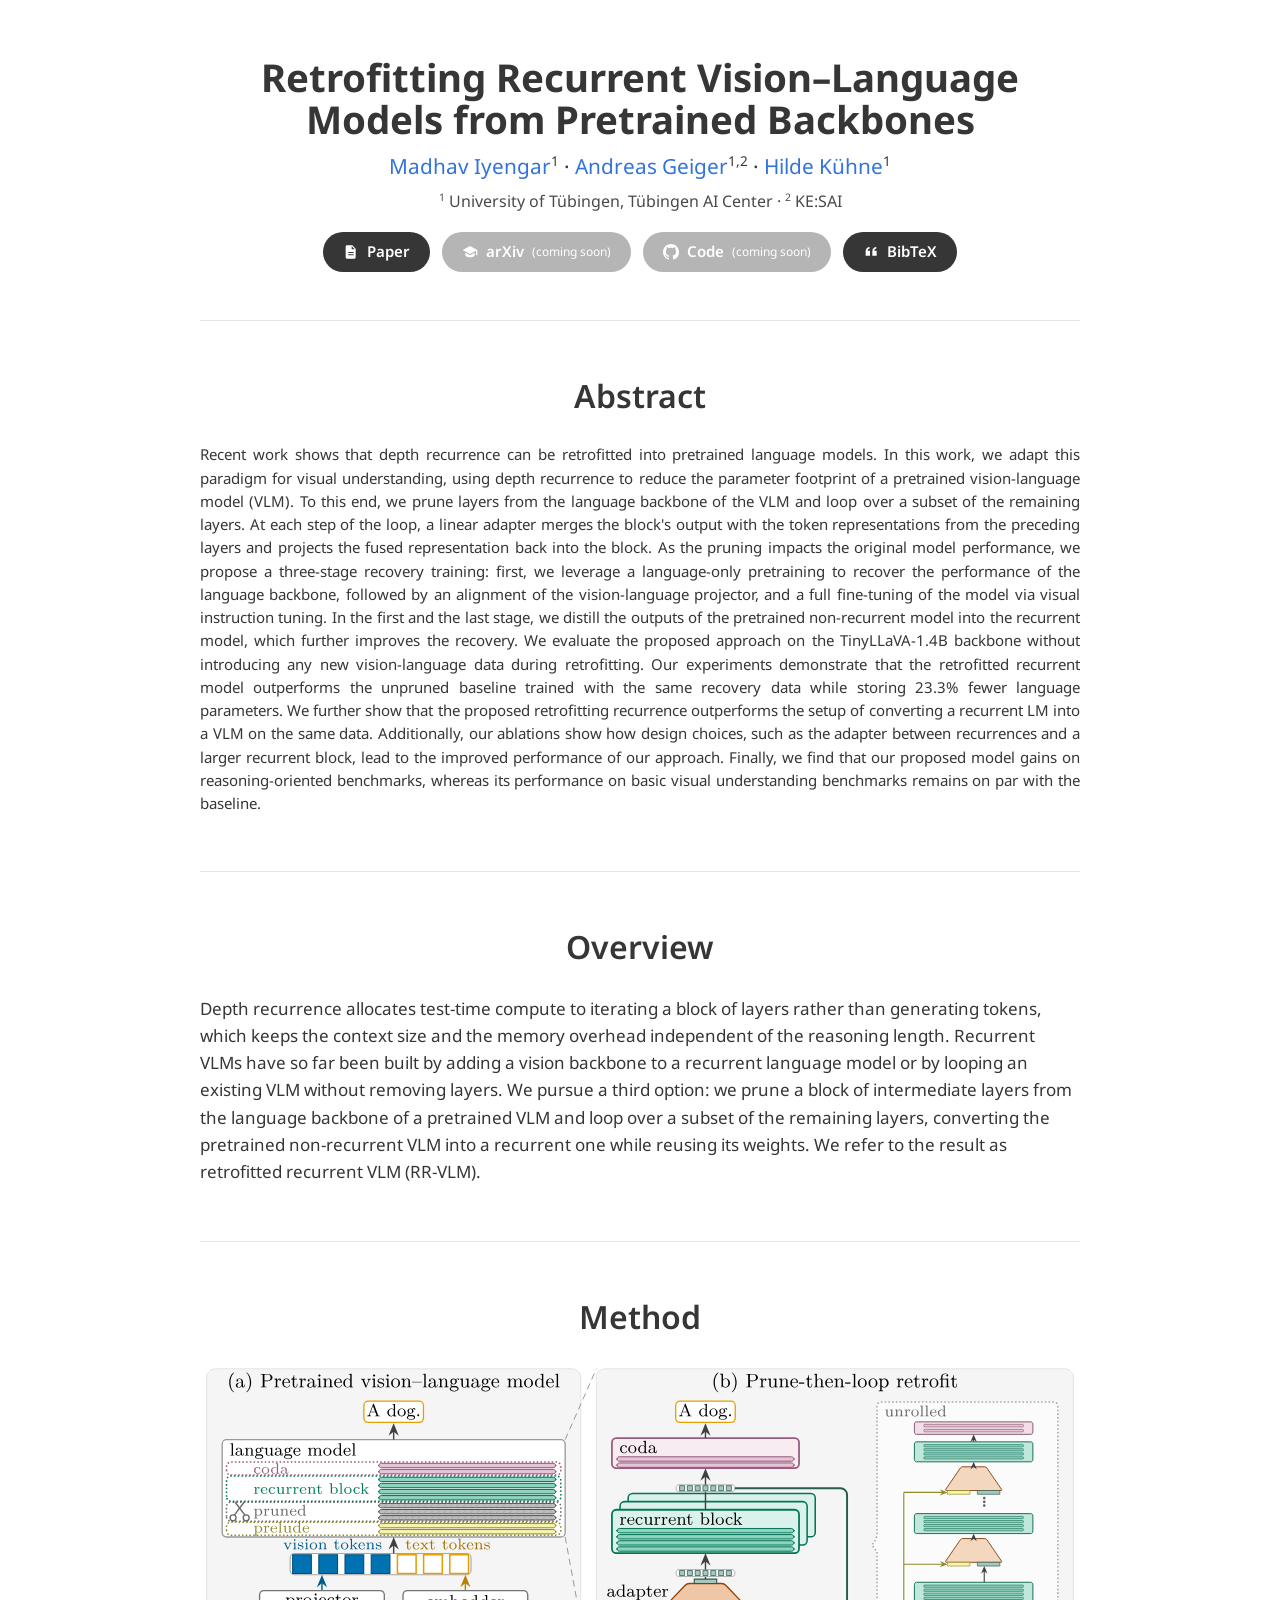
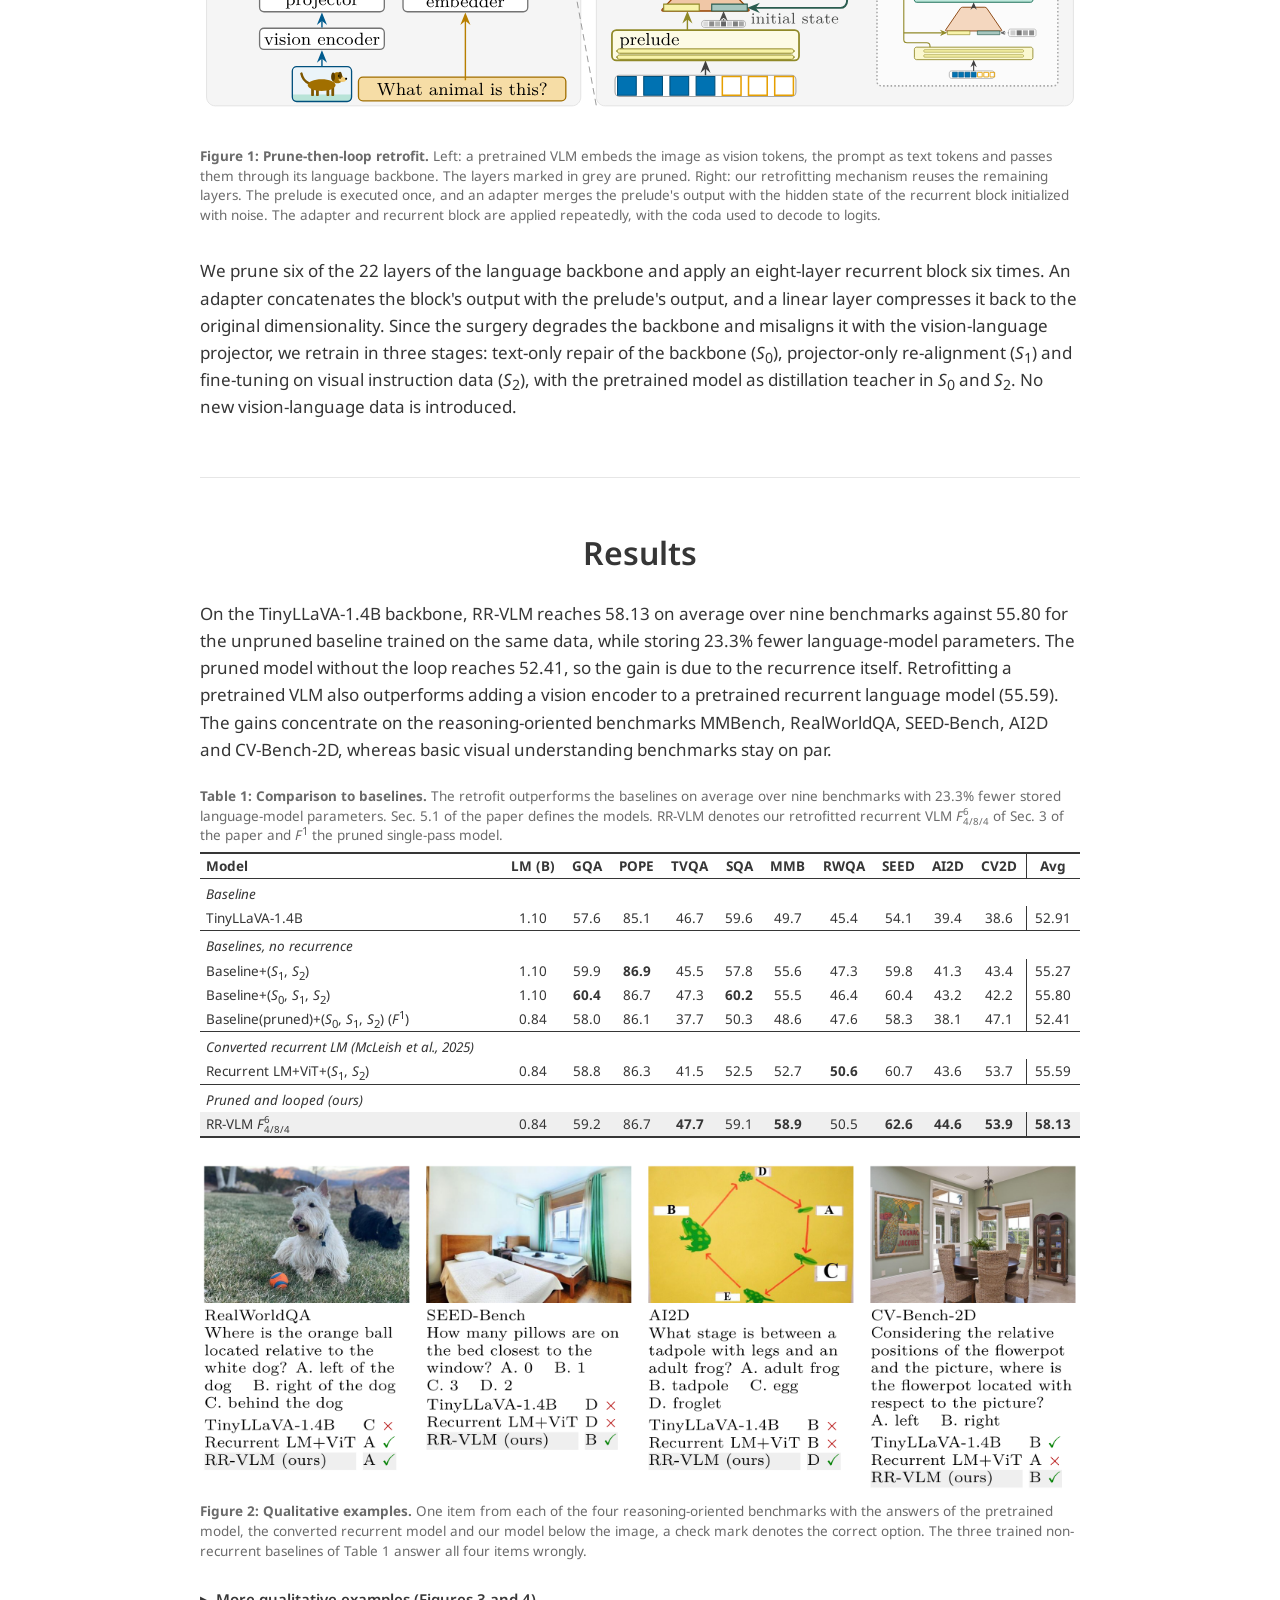
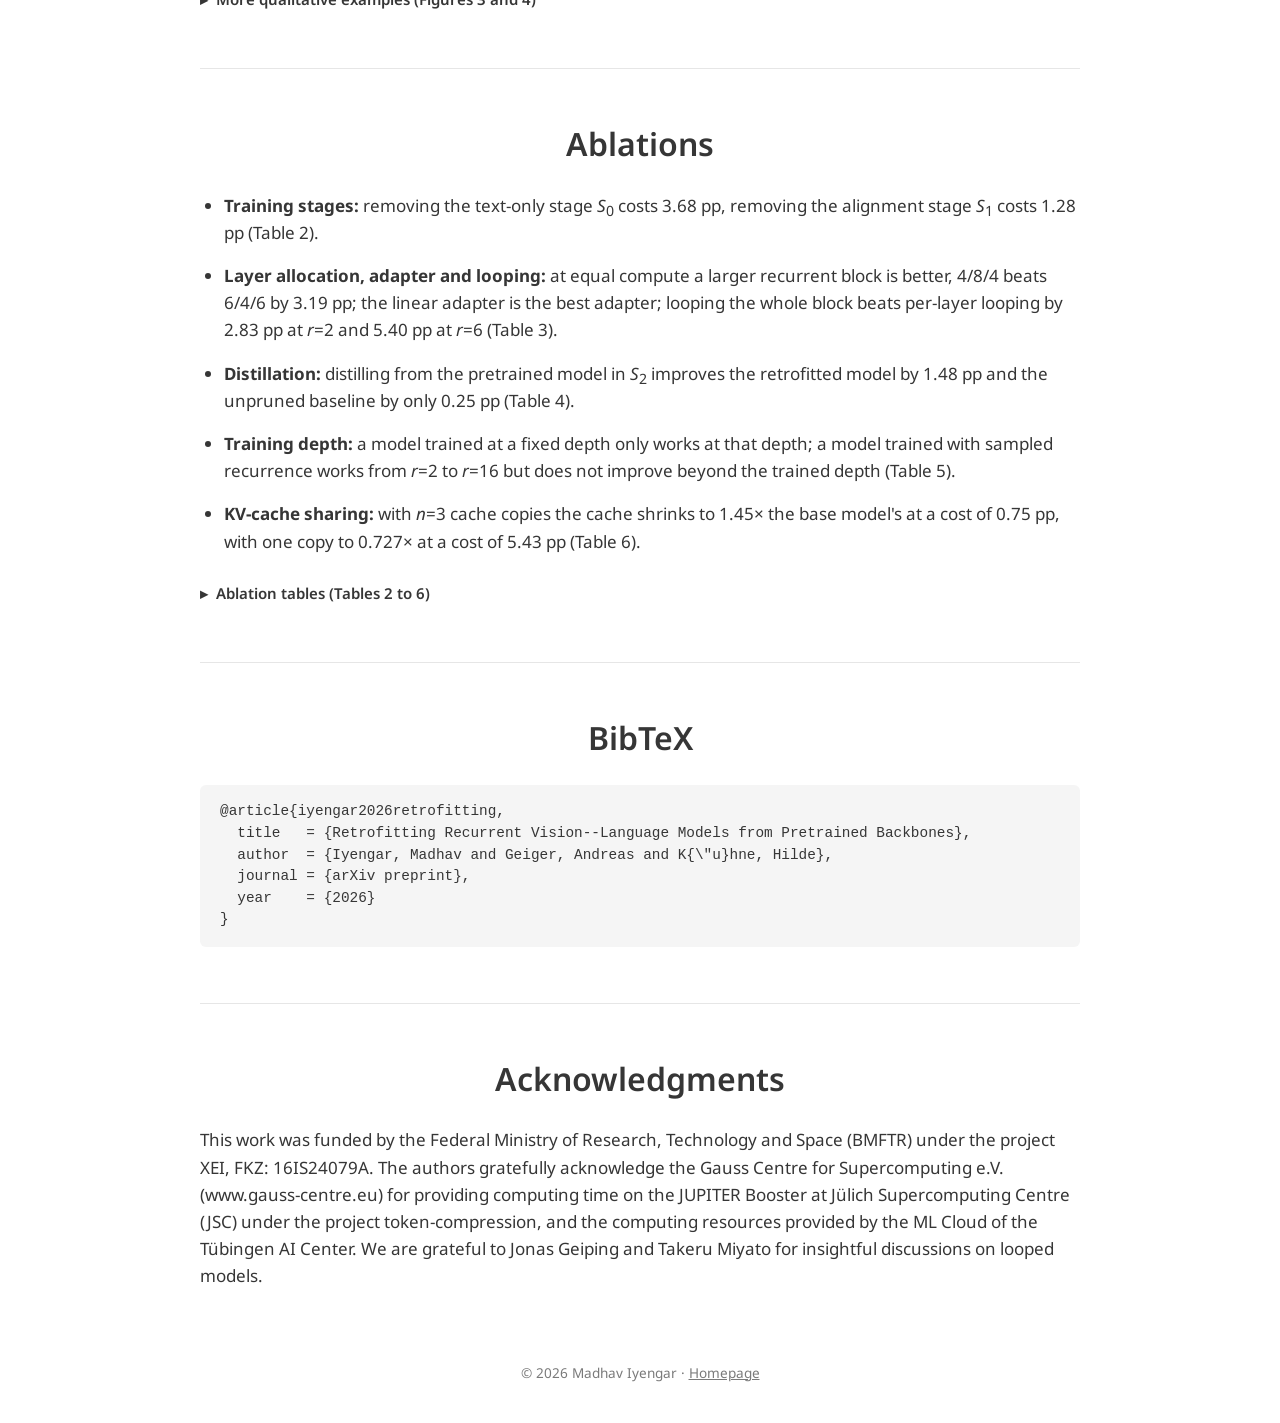
==== recurrent-vlms/index.html @ e00c79fe "Personal academic website" ====
<!DOCTYPE html>
<html lang="en">
<head>
  <meta charset="utf-8">
  <meta name="viewport" content="width=device-width, initial-scale=1">
  <title>Retrofitting Recurrent Vision–Language Models from Pretrained Backbones</title>
  <meta name="description" content="The retrofitted model outperforms the unpruned baseline while storing 23.3% fewer language-model parameters.">
  <meta name="author" content="Madhav Iyengar, Andreas Geiger, Hilde Kühne">
  <meta name="theme-color" content="#ffffff">
  <link rel="canonical" href="https://madhavesdios.github.io/recurrent-vlms/">
  <meta property="og:type" content="article">
  <meta property="og:title" content="Retrofitting Recurrent Vision–Language Models from Pretrained Backbones">
  <meta property="og:description" content="The retrofitted model outperforms the unpruned baseline while storing 23.3% fewer language-model parameters.">
  <meta property="og:url" content="https://madhavesdios.github.io/recurrent-vlms/">
  <meta property="og:image" content="https://madhavesdios.github.io/recurrent-vlms/fig1_overview.png">
  <meta property="og:image:width" content="1667">
  <meta property="og:image:height" content="706">
  <meta name="twitter:card" content="summary_large_image">
  <meta name="twitter:image" content="https://madhavesdios.github.io/recurrent-vlms/fig1_overview.png">
  <link rel="icon" href="../assets/favicon.svg" type="image/svg+xml">
  <link rel="icon" href="../assets/favicon-32.png" type="image/png" sizes="32x32">
  <link rel="icon" href="../assets/favicon-16.png" type="image/png" sizes="16x16">
  <link rel="apple-touch-icon" href="../assets/apple-touch-icon.png">
  <link rel="manifest" href="../assets/site.webmanifest">

  <link rel="preconnect" href="https://fonts.googleapis.com">
  <link rel="preconnect" href="https://fonts.gstatic.com" crossorigin>
  <link href="https://fonts.googleapis.com/css2?family=Noto+Sans:ital,wght@0,400;0,600;0,700;1,400&display=swap" rel="stylesheet">
  <link rel="stylesheet" href="style.css">
</head>
<body>
  <main id="top">
    <header class="paper-head">
      <h1>Retrofitting Recurrent Vision&ndash;Language Models from Pretrained Backbones</h1>
      <p class="paper-authors"><a href="https://madhavesdios.github.io/">Madhav Iyengar</a><sup>1</sup> &middot; <a href="https://www.cvlibs.net/">Andreas Geiger</a><sup>1,2</sup> &middot; <a href="https://hildekuehne.github.io/">Hilde Kühne</a><sup>1</sup></p>
      <p class="paper-affil"><sup>1</sup> University of Tübingen, Tübingen AI Center &middot; <sup>2</sup> KE:SAI</p>
      <ul class="buttons" aria-label="Links">
        <li><a class="btn" href="iyengar2026retrofitting.pdf"><svg viewBox="0 0 24 24" aria-hidden="true"><path d="M6 2h8l5 5v13a2 2 0 0 1-2 2H6a2 2 0 0 1-2-2V4a2 2 0 0 1 2-2zm7 1.5V8h4.5L13 3.5zM8 12v1.6h8V12H8zm0 3.4V17h8v-1.6H8z"/></svg>Paper</a></li>
        <li><span class="btn btn-off" role="link" aria-disabled="true"><svg viewBox="0 0 24 24" aria-hidden="true"><path d="M12 3 1 9l11 6 9-4.9V17h2V9L12 3zM5 13.2v3.6c0 1.7 3.1 3.2 7 3.2s7-1.5 7-3.2v-3.6l-7 3.8-7-3.8z"/></svg>arXiv <small>(coming soon)</small></span></li>
        <li><span class="btn btn-off" role="link" aria-disabled="true"><svg viewBox="0 0 16 16" aria-hidden="true"><path d="M8 0C3.58 0 0 3.58 0 8c0 3.54 2.29 6.53 5.47 7.59.4.07.55-.17.55-.38 0-.19-.01-.82-.01-1.49-2.01.37-2.53-.49-2.69-.94-.09-.23-.48-.94-.82-1.13-.28-.15-.68-.52-.01-.53.63-.01 1.08.58 1.23.82.72 1.21 1.87.87 2.33.66.07-.52.28-.87.51-1.07-1.78-.2-3.64-.89-3.64-3.95 0-.87.31-1.59.82-2.15-.08-.2-.36-1.02.08-2.12 0 0 .67-.21 2.2.82.64-.18 1.32-.27 2-.27.68 0 1.36.09 2 .27 1.53-1.04 2.2-.82 2.2-.82.44 1.1.16 1.92.08 2.12.51.56.82 1.27.82 2.15 0 3.07-1.87 3.75-3.65 3.95.29.25.54.73.54 1.48 0 1.07-.01 1.93-.01 2.2 0 .21.15.46.55.38A8.01 8.01 0 0 0 16 8c0-4.42-3.58-8-8-8z"/></svg>Code <small>(coming soon)</small></span></li>
        <li><a class="btn" href="#bibtex-sec"><svg viewBox="0 0 24 24" aria-hidden="true"><path d="M4 17.5V11c0-4 2.5-6.3 6-6.5v2.3C8.2 7 7 8.2 7 10h3.5v7.5H4zm10 0V11c0-4 2.5-6.3 6-6.5v2.3C18.2 7 17 8.2 17 10h3.5v7.5H14z"/></svg>BibTeX</a></li>
      </ul>
    </header>

    <section id="abstract" class="abstract">
      <h2>Abstract</h2>
      <p>Recent work shows that depth recurrence can be retrofitted into pretrained language models. In this work, we adapt this paradigm for visual understanding, using depth recurrence to reduce the parameter footprint of a pretrained vision-language model (VLM). To this end, we prune layers from the language backbone of the VLM and loop over a subset of the remaining layers. At each step of the loop, a linear adapter merges the block's output with the token representations from the preceding layers and projects the fused representation back into the block. As the pruning impacts the original model performance, we propose a three-stage recovery training: first, we leverage a language-only pretraining to recover the performance of the language backbone, followed by an alignment of the vision-language projector, and a full fine-tuning of the model via visual instruction tuning. In the first and the last stage, we distill the outputs of the pretrained non-recurrent model into the recurrent model, which further improves the recovery. We evaluate the proposed approach on the TinyLLaVA-1.4B backbone without introducing any new vision-language data during retrofitting. Our experiments demonstrate that the retrofitted recurrent model outperforms the unpruned baseline trained with the same recovery data while storing 23.3% fewer language parameters. We further show that the proposed retrofitting recurrence outperforms the setup of converting a recurrent LM into a VLM on the same data. Additionally, our ablations show how design choices, such as the adapter between recurrences and a larger recurrent block, lead to the improved performance of our approach. Finally, we find that our proposed model gains on reasoning-oriented benchmarks, whereas its performance on basic visual understanding benchmarks remains on par with the baseline.</p>
    </section>

    <section id="overview">
      <h2>Overview</h2>
      <p>Depth recurrence allocates test-time compute to iterating a block of layers rather than generating tokens, which keeps the context size and the memory overhead independent of the reasoning length. Recurrent VLMs have so far been built by adding a vision backbone to a recurrent language model or by looping an existing VLM without removing layers. We pursue a third option: we prune a block of intermediate layers from the language backbone of a pretrained VLM and loop over a subset of the remaining layers, converting the pretrained non-recurrent VLM into a recurrent one while reusing its weights. We refer to the result as retrofitted recurrent VLM (RR-VLM).</p>
    </section>

    <section id="method">
      <h2>Method</h2>
      <figure class="fig1">
        <a href="fig1_overview.svg"><img src="fig1_overview.svg" alt="Overview of the prune-then-loop retrofit: the pretrained VLM on the left with pruned layers in grey, the retrofitted recurrent model on the right with prelude, adapter, recurrent block and coda." width="1667" height="706"></a>
        <figcaption><b>Figure 1:</b> <b>Prune-then-loop retrofit.</b> Left: a pretrained VLM embeds the image as vision tokens, the prompt as text tokens and passes them through its language backbone. The layers marked in grey are pruned. Right: our retrofitting mechanism reuses the remaining layers. The prelude is executed once, and an adapter merges the prelude's output with the hidden state of the recurrent block initialized with noise. The adapter and recurrent block are applied repeatedly, with the coda used to decode to logits.</figcaption>
      </figure>
      <p>We prune six of the 22 layers of the language backbone and apply an eight-layer recurrent block six times. An adapter concatenates the block's output with the prelude's output, and a linear layer compresses it back to the original dimensionality. Since the surgery degrades the backbone and misaligns it with the vision-language projector, we retrain in three stages: text-only repair of the backbone (<i>S</i><sub>0</sub>), projector-only re-alignment (<i>S</i><sub>1</sub>) and fine-tuning on visual instruction data (<i>S</i><sub>2</sub>), with the pretrained model as distillation teacher in <i>S</i><sub>0</sub> and <i>S</i><sub>2</sub>. No new vision-language data is introduced.</p>
    </section>

    <section id="results">
      <h2>Results</h2>
      <p>On the TinyLLaVA-1.4B backbone, RR-VLM reaches 58.13 on average over nine benchmarks against 55.80 for the unpruned baseline trained on the same data, while storing 23.3% fewer language-model parameters. The pruned model without the loop reaches 52.41, so the gain is due to the recurrence itself. Retrofitting a pretrained VLM also outperforms adding a vision encoder to a pretrained recurrent language model (55.59). The gains concentrate on the reasoning-oriented benchmarks MMBench, RealWorldQA, SEED-Bench, AI2D and CV-Bench-2D, whereas basic visual understanding benchmarks stay on par.</p>

<p class="tcaption" id="t1-cap"><b>Table 1:</b> <b>Comparison to baselines.</b> The retrofit outperforms the baselines on average over nine benchmarks with 23.3% fewer stored language-model parameters. Sec. 5.1 of the paper defines the models. RR-VLM denotes our retrofitted recurrent VLM <i>F</i><span class="ss"><sup>6</sup><sub>4/8/4</sub></span> of Sec. 3 of the paper and <i>F</i><sup>1</sup> the pruned single-pass model.</p>
<div class="table-scroll" role="region" aria-label="Table 1, scrollable" tabindex="0">
<table class="iclr t1" aria-labelledby="t1-cap">
<thead>
<tr><th scope="col"><b>Model</b></th><th scope="col"><b>LM (B)</b></th><th scope="col"><b>GQA</b></th><th scope="col"><b>POPE</b></th><th scope="col"><b>TVQA</b></th><th scope="col"><b>SQA</b></th><th scope="col"><b>MMB</b></th><th scope="col"><b>RWQA</b></th><th scope="col"><b>SEED</b></th><th scope="col"><b>AI2D</b></th><th scope="col"><b>CV2D</b></th><th scope="col"><b>Avg</b></th></tr>
</thead>
<tbody>
<tr class="grp"><th colspan="12" scope="rowgroup"><i><i>Baseline</i></i></th></tr>
<tr><th scope="row">TinyLLaVA-1.4B</th><td>1.10</td><td>57.6</td><td>85.1</td><td>46.7</td><td>59.6</td><td>49.7</td><td>45.4</td><td>54.1</td><td>39.4</td><td>38.6</td><td>52.91</td></tr>
</tbody>
<tbody>
<tr class="grp"><th colspan="12" scope="rowgroup"><i><i>Baselines, no recurrence</i></i></th></tr>
<tr><th scope="row">Baseline+(<i>S</i><sub>1</sub>, <i>S</i><sub>2</sub>)</th><td>1.10</td><td>59.9</td><td><b>86.9</b></td><td>45.5</td><td>57.8</td><td>55.6</td><td>47.3</td><td>59.8</td><td>41.3</td><td>43.4</td><td>55.27</td></tr>
<tr><th scope="row">Baseline+(<i>S</i><sub>0</sub>, <i>S</i><sub>1</sub>, <i>S</i><sub>2</sub>)</th><td>1.10</td><td><b>60.4</b></td><td>86.7</td><td>47.3</td><td><b>60.2</b></td><td>55.5</td><td>46.4</td><td>60.4</td><td>43.2</td><td>42.2</td><td>55.80</td></tr>
<tr><th scope="row">Baseline(pruned)+(<i>S</i><sub>0</sub>, <i>S</i><sub>1</sub>, <i>S</i><sub>2</sub>) (<i>F</i><sup>1</sup>)</th><td>0.84</td><td>58.0</td><td>86.1</td><td>37.7</td><td>50.3</td><td>48.6</td><td>47.6</td><td>58.3</td><td>38.1</td><td>47.1</td><td>52.41</td></tr>
</tbody>
<tbody>
<tr class="grp"><th colspan="12" scope="rowgroup"><i><i>Converted recurrent LM (McLeish et al., 2025)</i></i></th></tr>
<tr><th scope="row">Recurrent LM+ViT+(<i>S</i><sub>1</sub>, <i>S</i><sub>2</sub>)</th><td>0.84</td><td>58.8</td><td>86.3</td><td>41.5</td><td>52.5</td><td>52.7</td><td><b>50.6</b></td><td>60.7</td><td>43.6</td><td>53.7</td><td>55.59</td></tr>
</tbody>
<tbody>
<tr class="grp"><th colspan="12" scope="rowgroup"><i><i>Pruned and looped (ours)</i></i></th></tr>
<tr class="ours"><th scope="row">RR-VLM <i>F</i><span class="ss"><sup>6</sup><sub>4/8/4</sub></span></th><td>0.84</td><td>59.2</td><td>86.7</td><td><b>47.7</b></td><td>59.1</td><td><b>58.9</b></td><td>50.5</td><td><b>62.6</b></td><td><b>44.6</b></td><td><b>53.9</b></td><td><b>58.13</b></td></tr>
</tbody>
</table>
</div>


      <figure class="fig2">
        <div class="fig-scroll"><a href="fig2_qualitative.png"><img src="fig2_qualitative.png" alt="Qualitative examples: one item from each of the four reasoning-oriented benchmarks with the answers of the pretrained model, the converted recurrent model and our model." width="2334" height="876" loading="lazy"></a></div>
        <figcaption><b>Figure 2:</b> <b>Qualitative examples.</b> One item from each of the four reasoning-oriented benchmarks with the answers of the pretrained model, the converted recurrent model and our model below the image, a check mark denotes the correct option. The three trained non-recurrent baselines of Table 1 answer all four items wrongly.</figcaption>
      </figure>


      <details class="more"><summary>More qualitative examples (Figures 3 and 4)</summary>
      <figure class="fig3">
        <div class="fig-scroll"><a href="fig3_qualitative_rwqa_seed.png"><img src="fig3_qualitative_rwqa_seed.png" alt="Qualitative examples: two items from RealWorldQA and two from SEED-Bench with the answer of every model in Table 1." width="2059" height="1356" loading="lazy"></a></div>
        <figcaption><b>Figure 3:</b> <b>Qualitative examples (RealWorldQA, SEED-Bench).</b> Two items per benchmark with the answer of every model in Table 1. A check mark denotes the correct option.</figcaption>
      </figure>

      <figure class="fig4">
        <div class="fig-scroll"><a href="fig4_qualitative_ai2d_cv2d.png"><img src="fig4_qualitative_ai2d_cv2d.png" alt="Qualitative examples: two items from AI2D and two from CV-Bench-2D with the answer of every model in Table 1." width="2059" height="1356" loading="lazy"></a></div>
        <figcaption><b>Figure 4:</b> <b>Qualitative examples (AI2D, CV-Bench-2D).</b> Two items per benchmark with the answer of every model in Table 1. A check mark denotes the correct option.</figcaption>
      </figure>
      </details>
    </section>

    <section id="ablations">
      <h2>Ablations</h2>
      <ul class="abl-list">
        <li><b>Training stages:</b> removing the text-only stage <i>S</i><sub>0</sub> costs 3.68 pp, removing the alignment stage <i>S</i><sub>1</sub> costs 1.28 pp (Table 2).</li>
        <li><b>Layer allocation, adapter and looping:</b> at equal compute a larger recurrent block is better, 4/8/4 beats 6/4/6 by 3.19 pp; the linear adapter is the best adapter; looping the whole block beats per-layer looping by 2.83 pp at <i>r</i>=2 and 5.40 pp at <i>r</i>=6 (Table 3).</li>
        <li><b>Distillation:</b> distilling from the pretrained model in <i>S</i><sub>2</sub> improves the retrofitted model by 1.48 pp and the unpruned baseline by only 0.25 pp (Table 4).</li>
        <li><b>Training depth:</b> a model trained at a fixed depth only works at that depth; a model trained with sampled recurrence works from <i>r</i>=2 to <i>r</i>=16 but does not improve beyond the trained depth (Table 5).</li>
        <li><b>KV-cache sharing:</b> with <i>n</i>=3 cache copies the cache shrinks to 1.45× the base model's at a cost of 0.75 pp, with one copy to 0.727× at a cost of 5.43 pp (Table 6).</li>
      </ul>

      <details class="more"><summary>Ablation tables (Tables 2 to 6)</summary>
<p class="tcaption" id="t2-cap"><b>Table 2:</b> <b>Training stages.</b> We remove single stages of the training strategy of Sec. 3.2 of the paper from our best performing setting (4/8/4, <i>r</i>=6, 60B <i>S</i><sub>0</sub> budget), each stage with its distillation term. The first row repeats the unpruned baseline of Table 1, which is trained with the full strategy. Avg is the mean of the nine columns to its left.</p>
<div class="table-scroll" role="region" aria-label="Table 2, scrollable" tabindex="0">
<table class="iclr t2" aria-labelledby="t2-cap">
<thead>
<tr><th scope="col"><b>Model and training stages</b></th><th scope="col"><b>GQA</b></th><th scope="col"><b>POPE</b></th><th scope="col"><b>TVQA</b></th><th scope="col"><b>SQA</b></th><th scope="col"><b>MMB</b></th><th scope="col"><b>RWQA</b></th><th scope="col"><b>SEED</b></th><th scope="col"><b>AI2D</b></th><th scope="col"><b>CV2D</b></th><th scope="col"><b>Avg</b></th></tr>
</thead>
<tbody>
<tr><th scope="row">Baseline+(<i>S</i><sub>0</sub>, <i>S</i><sub>1</sub>, <i>S</i><sub>2</sub>)</th><td>60.4</td><td>86.7</td><td>47.3</td><td>60.2</td><td>55.5</td><td>46.4</td><td>60.4</td><td>43.2</td><td>42.2</td><td>55.80</td></tr>
</tbody>
<tbody>
<tr><th scope="row">RR-VLM, <i>S</i><sub>1</sub>, <i>S</i><sub>2</sub></th><td>59.6</td><td>86.5</td><td>45.5</td><td>54.6</td><td>52.1</td><td>44.1</td><td>61.0</td><td>40.0</td><td>46.6</td><td>54.45</td></tr>
<tr><th scope="row">RR-VLM, <i>S</i><sub>0</sub>, <i>S</i><sub>2</sub></th><td>59.3</td><td>86.6</td><td>47.0</td><td>57.1</td><td>56.7</td><td>48.8</td><td>62.4</td><td>42.7</td><td>51.2</td><td>56.85</td></tr>
<tr class="ours"><th scope="row">RR-VLM, <i>S</i><sub>0</sub>, <i>S</i><sub>1</sub>, <i>S</i><sub>2</sub> (ours)</th><td>59.2</td><td>86.7</td><td>47.7</td><td>59.1</td><td>58.9</td><td>50.5</td><td>62.6</td><td>44.6</td><td>53.9</td><td><b>58.13</b></td></tr>
</tbody>
</table>
</div>
<p class="tcaption" id="t3-cap"><b>Table 3:</b> <b>Ablations.</b> Each table changes one setting of the model named in its header and the best value is in bold. All tables (a), (b) and (c) use the 7.5B <i>S</i><sub>0</sub> budget without text distillation.</p>
<div class="subtables" role="group" aria-labelledby="t3-cap">
<table class="iclr sub">
<thead>
<tr><th colspan="2" scope="col"><b>(a) Layer allocation, 56 layers</b></th></tr>
</thead>
<tbody>
<tr><th scope="row">6/4/6, <i>r</i>=11</th><td class="r">52.56</td></tr>
<tr><th scope="row">4/6/4, <i>r</i>=8</th><td class="r">54.15</td></tr>
<tr><th scope="row">4/8/4, <i>r</i>=6</th><td class="r"><b>55.75</b></td></tr>
</tbody>
</table>
<table class="iclr sub">
<thead>
<tr><th colspan="2" scope="col"><b>(b) Adapter, 4/6/4, <i>r</i>=6</b></th></tr>
</thead>
<tbody>
<tr><th scope="row"><i>A</i><sub>∅</sub> (none)</th><td class="r">54.29</td></tr>
<tr><th scope="row"><i>A</i><sub>sc</sub></th><td class="r">52.98</td></tr>
<tr><th scope="row"><i>A</i><sub>pc</sub></th><td class="r">53.76</td></tr>
<tr><th scope="row"><i>A</i><sub>lin</sub></th><td class="r"><b>55.02</b></td></tr>
</tbody>
</table>
<table class="iclr sub">
<thead>
<tr><th colspan="2" scope="col"><b>(c) Looping variant, 4/6/4</b></th></tr>
</thead>
<tbody>
<tr><th scope="row">per-layer looping, <i>r</i>=2</th><td class="r">52.19</td></tr>
<tr><th scope="row">per-layer looping, <i>r</i>=6</th><td class="r">49.62</td></tr>
<tr><th scope="row">block looping, <i>r</i>=6</th><td class="r"><b>55.02</b></td></tr>
</tbody>
</table>
</div>
<p class="tcaption" id="t4-cap"><b>Table 4:</b> <b>Knowledge distillation.</b> We evaluate the impact of the knowledge distillation in <i>S</i><sub>2</sub>. Each row states on which batches the distillation term is applied and with which weight <i>λ</i> and temperature <i>τ</i>. All rows use the 60B <i>S</i><sub>0</sub> budget and the 4/8/4 layer allocation and share the same <i>S</i><sub>0</sub>, which applies the distillation term with <i>λ</i>=0.5 at <i>τ</i>=2. The first two rows give the unpruned baseline of Table 1 with and without the <i>S</i><sub>2</sub> distillation.</p>
<table class="iclr t4" aria-labelledby="t4-cap">
<thead>
<tr><th scope="col"><b>Knowledge distillation</b></th><th scope="col" class="r"><b>Avg</b></th></tr>
</thead>
<tbody>
<tr><th scope="row">Baseline+(<i>S</i><sub>0</sub>, <i>S</i><sub>1</sub>, <i>S</i><sub>2</sub>) (Table 1)</th><td class="r">55.80</td></tr>
<tr><th scope="row" class="ind">without <i>S</i><sub>2</sub> distillation</th><td class="r">55.55</td></tr>
</tbody>
<tbody>
<tr><th scope="row">RR-VLM, no <i>S</i><sub>2</sub> distillation</th><td class="r">56.65</td></tr>
<tr><th scope="row">RR-VLM, VL-KD only, <i>λ</i>=0.25</th><td class="r">56.88</td></tr>
<tr><th scope="row" class="ind">+ text-KD, <i>τ</i>=2</th><td class="r">57.24</td></tr>
<tr><th scope="row" class="ind">+ text-KD, <i>τ</i>=1 (ours)</th><td class="r"><b>58.13</b></td></tr>
</tbody>
</table>
<p class="tcaption" id="t5-cap"><b>Table 5:</b> <b>Fixed against sampled training depth.</b> Both models use the 4/8/4 layer allocation and the 7.5B <i>S</i><sub>0</sub> budget and differ only in the number of recurrences during training, fixed at <i>r</i>=6 or sampled with mean 6. The columns give GQA accuracy when the model is evaluated with <i>r</i> passes. Values marked <sup>†</sup> come from runs that were stopped early because the output had degenerated.</p>
<div class="table-scroll" role="region" aria-label="Table 5, scrollable" tabindex="0">
<table class="iclr t5" aria-labelledby="t5-cap">
<thead>
<tr><td></td><th colspan="7" scope="col" class="cm"><b>GQA at test-time depth <i>r</i></b></th></tr>
<tr><th scope="col"><b>Training depth</b></th><th scope="col" class="r"><b><i>r</i>=2</b></th><th scope="col" class="r"><b><i>r</i>=4</b></th><th scope="col" class="r"><b><i>r</i>=5</b></th><th scope="col" class="r"><b><i>r</i>=6</b></th><th scope="col" class="r"><b><i>r</i>=8</b></th><th scope="col" class="r"><b><i>r</i>=12</b></th><th scope="col" class="r"><b><i>r</i>=16</b></th></tr>
</thead>
<tbody>
<tr><th scope="row">sampled, r̄=6 (<i>F</i><sup>r̃</sup>)</th><td class="r">57.8</td><td class="r">59.3</td><td class="r">59.5</td><td class="r">59.5</td><td class="r">59.4</td><td class="r">59.1</td><td class="r">59.3</td></tr>
<tr class="ours"><th scope="row">fixed, <i>r</i>=6 (<i>F</i><sup><i>r</i></sup>, our setting)</th><td class="r">0.0<sup>†</sup></td><td class="r">0.0<sup>†</sup></td><td class="r">43.1</td><td class="r">59.7</td><td class="r">50.9</td><td class="r">4.2<sup>†</sup></td><td class="r">0.0<sup>†</sup></td></tr>
</tbody>
</table>
</div>
<p class="tcaption" id="t6-cap"><b>Table 6:</b> <b>KV-cache sharing across passes at inference.</b> The table analyses the KV cache per token as a multiple of the base model’s cache. The model keeps only <i>n</i> copies of the cache instead of one per pass. The six passes use these copies in turn, so with <i>n</i>=1 every pass shares one cache, and <i>n</i>=6 is our model without sharing.</p>
<div class="table-scroll" role="region" aria-label="Table 6, scrollable" tabindex="0">
<table class="iclr t6" aria-labelledby="t6-cap">
<thead>
<tr><th scope="col"><b>Setting</b></th><th scope="col" class="r"><b>Cache</b></th><th scope="col"><b>GQA</b></th><th scope="col"><b>POPE</b></th><th scope="col"><b>TVQA</b></th><th scope="col"><b>SQA</b></th><th scope="col"><b>MMB</b></th><th scope="col"><b>RWQA</b></th><th scope="col"><b>SEED</b></th><th scope="col"><b>AI2D</b></th><th scope="col"><b>CV2D</b></th><th scope="col" class="r"><b>Avg</b></th></tr>
</thead>
<tbody>
<tr><th scope="row"><i>n</i>=1 (last pass)</th><td class="r">0.727×</td><td>49.1</td><td>86.7</td><td>18.6</td><td>59.3</td><td>57.0</td><td>47.7</td><td>61.2</td><td>42.2</td><td>52.5</td><td class="r">52.70</td></tr>
<tr><th scope="row"><i>n</i>=2</th><td class="r">1.09×</td><td>56.5</td><td>86.7</td><td>31.5</td><td>59.2</td><td>58.6</td><td>49.7</td><td>62.6</td><td>44.1</td><td>53.8</td><td class="r">55.85</td></tr>
<tr><th scope="row"><i>n</i>=3</th><td class="r">1.45×</td><td>58.6</td><td>86.7</td><td>41.8</td><td>59.4</td><td>58.6</td><td>50.5</td><td>62.6</td><td>44.4</td><td>53.9</td><td class="r">57.38</td></tr>
<tr class="ours"><th scope="row"><i>n</i>=6 (ours)</th><td class="r">2.55×</td><td>59.2</td><td>86.7</td><td>47.7</td><td>59.1</td><td>58.9</td><td>50.5</td><td>62.6</td><td>44.6</td><td>53.9</td><td class="r">58.13</td></tr>
</tbody>
</table>
</div>
      </details>
    </section>

    <section id="bibtex-sec">
      <h2>BibTeX</h2>
<pre class="bib-pre">@article{iyengar2026retrofitting,
  title   = {Retrofitting Recurrent Vision--Language Models from Pretrained Backbones},
  author  = {Iyengar, Madhav and Geiger, Andreas and K{\"u}hne, Hilde},
  journal = {arXiv preprint},
  year    = {2026}
}</pre>
    </section>

    <section id="acknowledgments">
      <h2>Acknowledgments</h2>
      <p class="ack">This work was funded by the Federal Ministry of Research, Technology and Space (BMFTR) under the project XEI, FKZ: 16IS24079A. The authors gratefully acknowledge the Gauss Centre for Supercomputing e.V. (www.gauss-centre.eu) for providing computing time on the JUPITER Booster at Jülich Supercomputing Centre (JSC) under the project token-compression, and the computing resources provided by the ML Cloud of the Tübingen AI Center. We are grateful to Jonas Geiping and Takeru Miyato for insightful discussions on looped models.</p>
    </section>
  </main>

  <footer class="site-footer">
    <p>&copy; 2026 Madhav Iyengar &middot; <a href="https://madhavesdios.github.io/">Homepage</a></p>
  </footer>
</body>
</html>
---- recurrent-vlms/style.css ----
/* Standalone stylesheet for the project page (independent of the homepage theme).
   One grid: an 880px column. One typeface: Noto Sans. One vertical rhythm (see the gap rules below). */
*, *::before, *::after { box-sizing: border-box; }
html { -webkit-text-size-adjust: 100%; }
body { margin: 0; background: #ffffff; color: #363636; font-family: "Noto Sans", -apple-system, "Segoe UI", Roboto, Helvetica, Arial, sans-serif; font-size: 17px; line-height: 1.6; font-weight: 400; hyphens: manual; }
a { color: #3273dc; text-decoration: none; }
a:hover { text-decoration: underline; }
strong { font-weight: 700; }
main, .site-footer { width: min(880px, 100% - 32px); margin: 0 auto; padding: 0; }

/* hero */
.paper-head { text-align: center; padding: 56px 0 0; }
.paper-head h1 { margin: 0 0 12px; font-size: 2.4rem; font-weight: 700; line-height: 1.1; color: #363636; text-wrap: balance; }
.paper-authors { margin: 0 0 8px; font-size: 1.3rem; line-height: 1.4; }
.paper-authors sup, .paper-affil sup { font-size: .65em; line-height: 0; }
.paper-affil { margin: 0 0 20px; font-size: 1rem; line-height: 1.4; color: #4a4a4a; }

.buttons { display: flex; flex-wrap: wrap; justify-content: center; gap: 12px; margin: 0; padding: 0; list-style: none; }
.btn { display: inline-flex; align-items: center; justify-content: center; gap: 8px; height: 40px; padding: 0 20px; border-radius: 9999px; background: #363636; color: #ffffff; font-size: 15px; font-weight: 600; line-height: 1; text-decoration: none; border: 0; white-space: nowrap; }
a.btn:hover { background: #1f1f1f; text-decoration: none; }
a.btn:focus-visible { outline: 3px solid #3273dc; outline-offset: 2px; }
.btn svg { width: 16px; height: 16px; flex: none; fill: currentColor; }
.btn small { font-size: 12px; font-weight: 400; margin: 0; }
.btn-off { background: #b5b5b5; color: #ffffff; cursor: not-allowed; }

/* sections: 56px above the heading, 28px below it */
section { padding: 56px 0 0; margin-top: 56px; border-top: 1px solid #e6e6e6; }
.paper-head + section { margin-top: 48px; }
section h2 { margin: 0 0 28px; text-align: center; font-size: 2rem; font-weight: 600; line-height: 1.2; color: #363636; }

/* every block sits on the same column edge */
section p, section figure, section .tcaption, section pre { margin: 0; max-width: none; text-align: left; }
.abstract p { font-size: 15px; line-height: 1.55; text-align: justify; hyphens: auto; }

/* vertical rhythm */
section > p + p { margin-top: 16px; }
:is(section, .more) > :is(p, .table-scroll, table, .subtables, figure) + :is(.tcaption, figure) { margin-top: 24px; }
:is(section, .more) > figure + figure { margin-top: 40px; }
:is(section, .more) > .tcaption + :is(.table-scroll, table, .subtables) { margin-top: 6px; }
:is(section, .more) > :is(.table-scroll, table, .subtables, figure) + p { margin-top: 32px; }
figure figcaption { margin-top: 10px; }

/* bulleted ablation list */
.abl-list { margin: 0; padding: 0 0 0 1.4em; text-align: left; }
.abl-list li { margin: 0; }
.abl-list li + li { margin-top: 16px; }

/* collapsible blocks: native <details>, quiet text-button summary, no box */
details.more { margin: 24px 0; }
section > :is(.abl-list, figure, table, .table-scroll) + details.more { margin-top: 24px; }
details.more > summary { display: inline-flex; align-items: center; gap: 8px; cursor: pointer; font-size: 15px; font-weight: 600; line-height: 1.4; color: #363636; list-style: none; padding: 2px 0; }
details.more > summary::-webkit-details-marker { display: none; }
details.more > summary::before { content: "\25B8"; display: inline-block; font-size: 1em; transition: transform .15s; }
details.more[open] > summary::before { transform: rotate(90deg); }
details.more > summary:hover { color: #000; }
details.more > summary:focus-visible { outline: 2px solid #3273dc; outline-offset: 3px; border-radius: 2px; }
details.more[open] > summary { margin-bottom: 24px; }
details.more > :last-child { margin-bottom: 0; }

figure img { display: block; width: 100%; height: auto; border: 0; }
.fig-scroll { overflow-x: auto; max-width: 100%; -webkit-overflow-scrolling: touch; }

/* captions: figures below, tables above, one style */
figcaption, .tcaption { font-size: 13.5px; line-height: 1.45; color: #6b6b6b; text-align: left; text-wrap: pretty; }
figcaption b, .tcaption b { font-weight: 700; }
#t4-cap { max-width: 540px; }
#t5-cap { max-width: 640px; }

.table-scroll { overflow-x: auto; max-width: 100%; margin: 0; -webkit-overflow-scrolling: touch; }
.table-scroll:focus-visible { outline: 2px solid #3273dc; outline-offset: 2px; }

/* ICLR / booktabs tables */
table.iclr { border-collapse: collapse; font-size: 14px; line-height: 1.35; color: #363636; background: #fff; border-top: 2px solid #363636; border-bottom: 2px solid #363636; font-variant-numeric: tabular-nums; }
table.iclr th, table.iclr td { padding: 3px 6px; text-align: center; vertical-align: baseline; white-space: nowrap; font-weight: 400; background: #fff; border: 0; }
table.iclr thead th { font-weight: 700; }
table.iclr b { font-weight: 700; }
table.iclr .r { text-align: right; }
table.iclr thead tr > :first-child, table.iclr tbody th[scope="row"] { text-align: left; white-space: normal; }
table.iclr tbody th[scope="row"] { min-width: 11rem; }
table.iclr tbody > tr:first-child > * { border-top: 1px solid #363636; }
table.iclr th.cm { border-bottom: 1px solid #363636; }
table.iclr tr.grp th { text-align: left; font-style: italic; font-weight: 400; padding-top: 6px; }
table.iclr tr.ours > * { background: #efefef; }
table.iclr .ind { padding-left: 1.2em; }
table.iclr.t1, table.iclr.t2, table.iclr.t6 { width: 100%; font-size: 13.5px; }
table.iclr.t1 tr:not(.grp) > :last-child { border-left: 1px solid #363636; }
table.iclr.t4 { width: 540px; max-width: 100%; }
table.iclr.t5 { width: 640px; }
table.iclr.t1 tbody th[scope="row"] { min-width: 17rem; }
.table-scroll table.iclr.t1 { min-width: 760px; }
.table-scroll table.iclr.t2, .table-scroll table.iclr.t6 { min-width: 700px; }
.table-scroll table.iclr.t5 { min-width: 560px; }
.subtables { display: grid; grid-template-columns: repeat(3, minmax(0, 1fr)); gap: 24px; align-items: start; }
.subtables table.iclr { width: 100%; }

/* math marks */
sub, sup { line-height: 0; }
i + sup { margin-left: .08em; }
.ss { display: inline-flex; flex-direction: column; vertical-align: middle; margin: -.55em 0 -.55em .08em; line-height: 1; }
html .ss > sup, html .ss > sub { position: static; vertical-align: baseline; font-size: .72em; line-height: 1.05; margin: 0; }
.up { font-style: normal; }

.bib-pre { width: 100%; padding: 16px 20px; background: #f5f5f5; border-radius: 6px; font-family: ui-monospace, "SFMono-Regular", Menlo, Consolas, "Liberation Mono", monospace; font-size: .9rem; line-height: 1.5; overflow-x: auto; user-select: all; color: #363636; }

.site-footer { margin-top: 56px; padding: 16px 0 40px; text-align: center; font-size: .85rem; color: #7a7a7a; }
.site-footer p { margin: 0; }
.site-footer a { color: #7a7a7a; text-decoration: underline; }

@media print { .btn-off { display: none; } }
@media (max-width: 700px) {
  .subtables { grid-template-columns: minmax(0, 1fr); }
  #t4-cap { max-width: 100%; }
  table.iclr.t4 { width: 100%; }
}
@media (max-width: 600px) {
  .paper-head { padding-top: 32px; }
  .paper-head h1 { font-size: 1.7rem; }
  .paper-authors { font-size: 1.1rem; }
  .paper-affil { font-size: .9rem; }
  section h2 { font-size: 1.6rem; }
  .abstract p { text-align: left; hyphens: manual; }
  .fig-scroll img { min-width: 720px; }
  .table-scroll table.iclr.t1, .table-scroll table.iclr.t2, .table-scroll table.iclr.t5, .table-scroll table.iclr.t6 { min-width: 0; width: auto; }
  .table-scroll table.iclr thead tr > :first-child, .table-scroll table.iclr tbody th[scope="row"] { position: sticky; left: 0; z-index: 1; background: #fff; }
  .table-scroll table.iclr tr.ours th[scope="row"] { background: #efefef; }
  .table-scroll table.iclr tbody th[scope="row"], .table-scroll table.iclr.t1 tbody th[scope="row"] { min-width: 9.5rem; }
  .table-scroll tr.grp th > i { position: sticky; left: 4px; display: inline-block; }
}
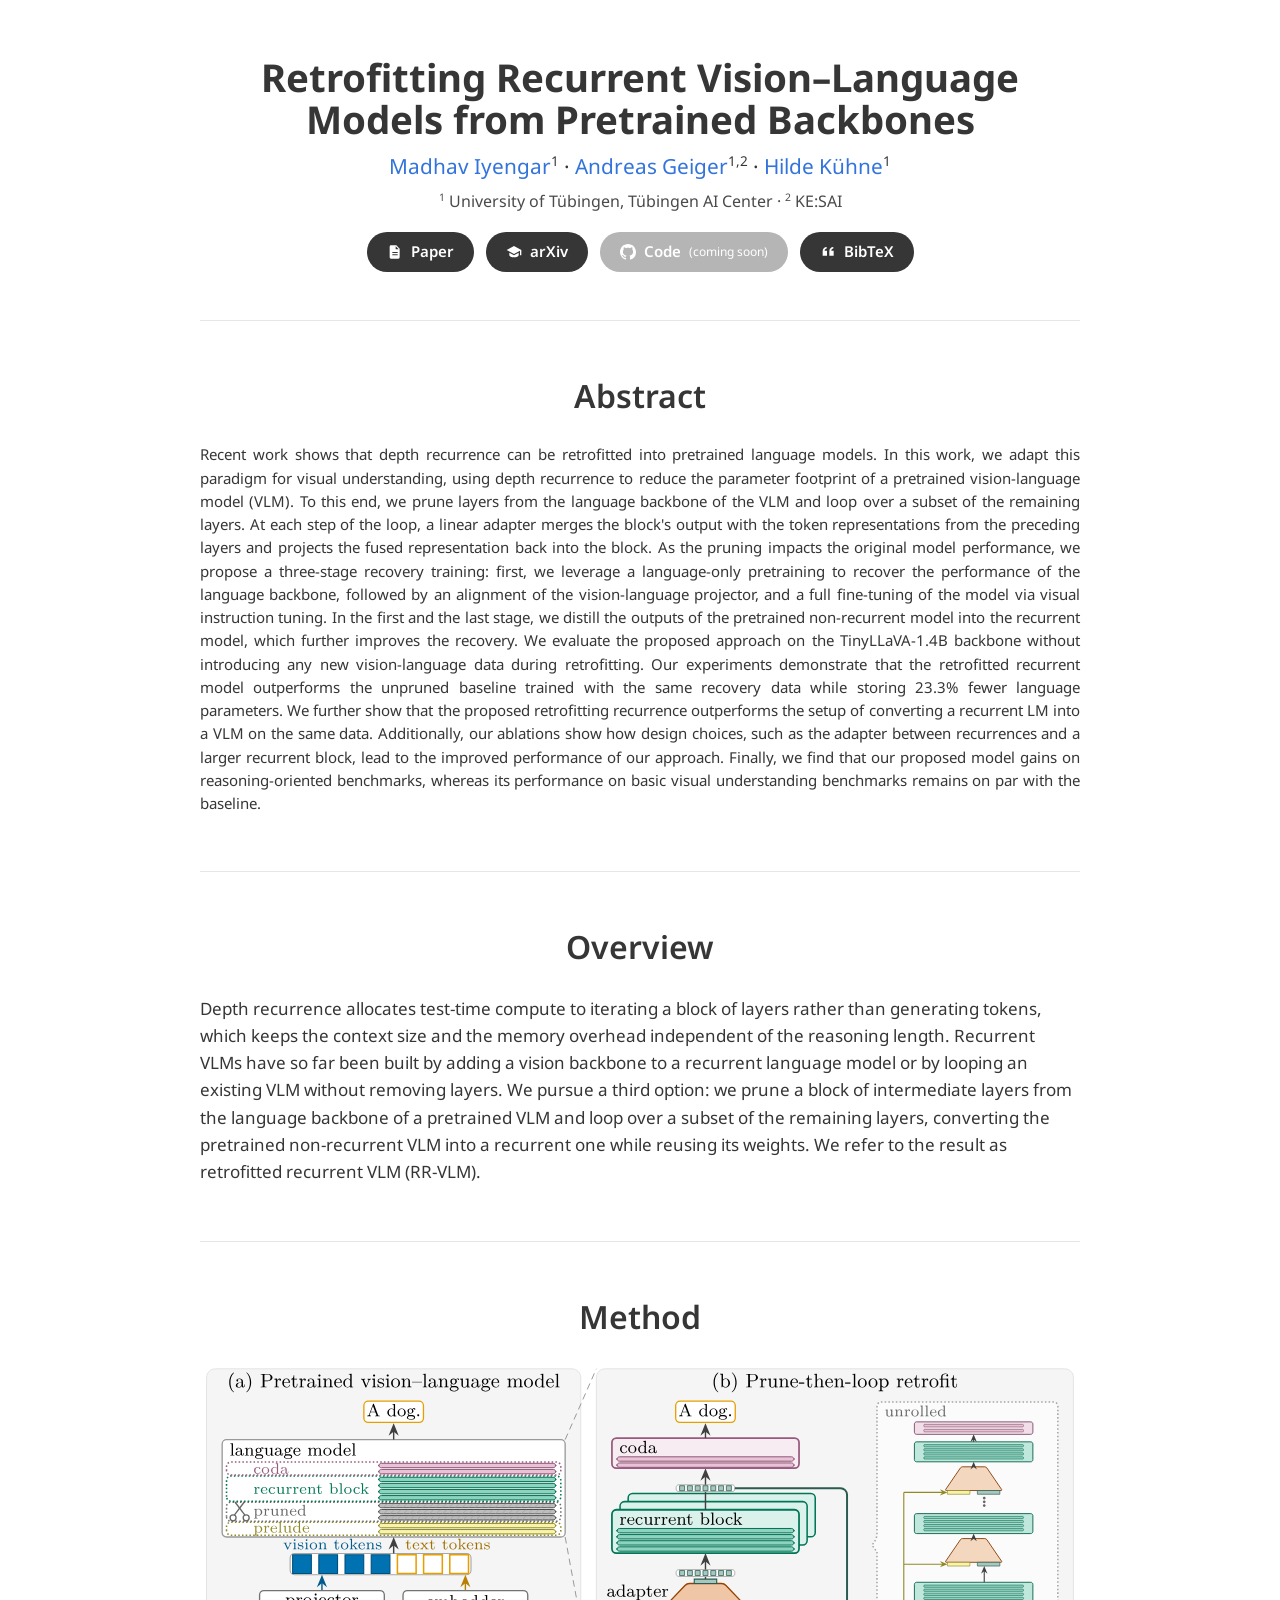
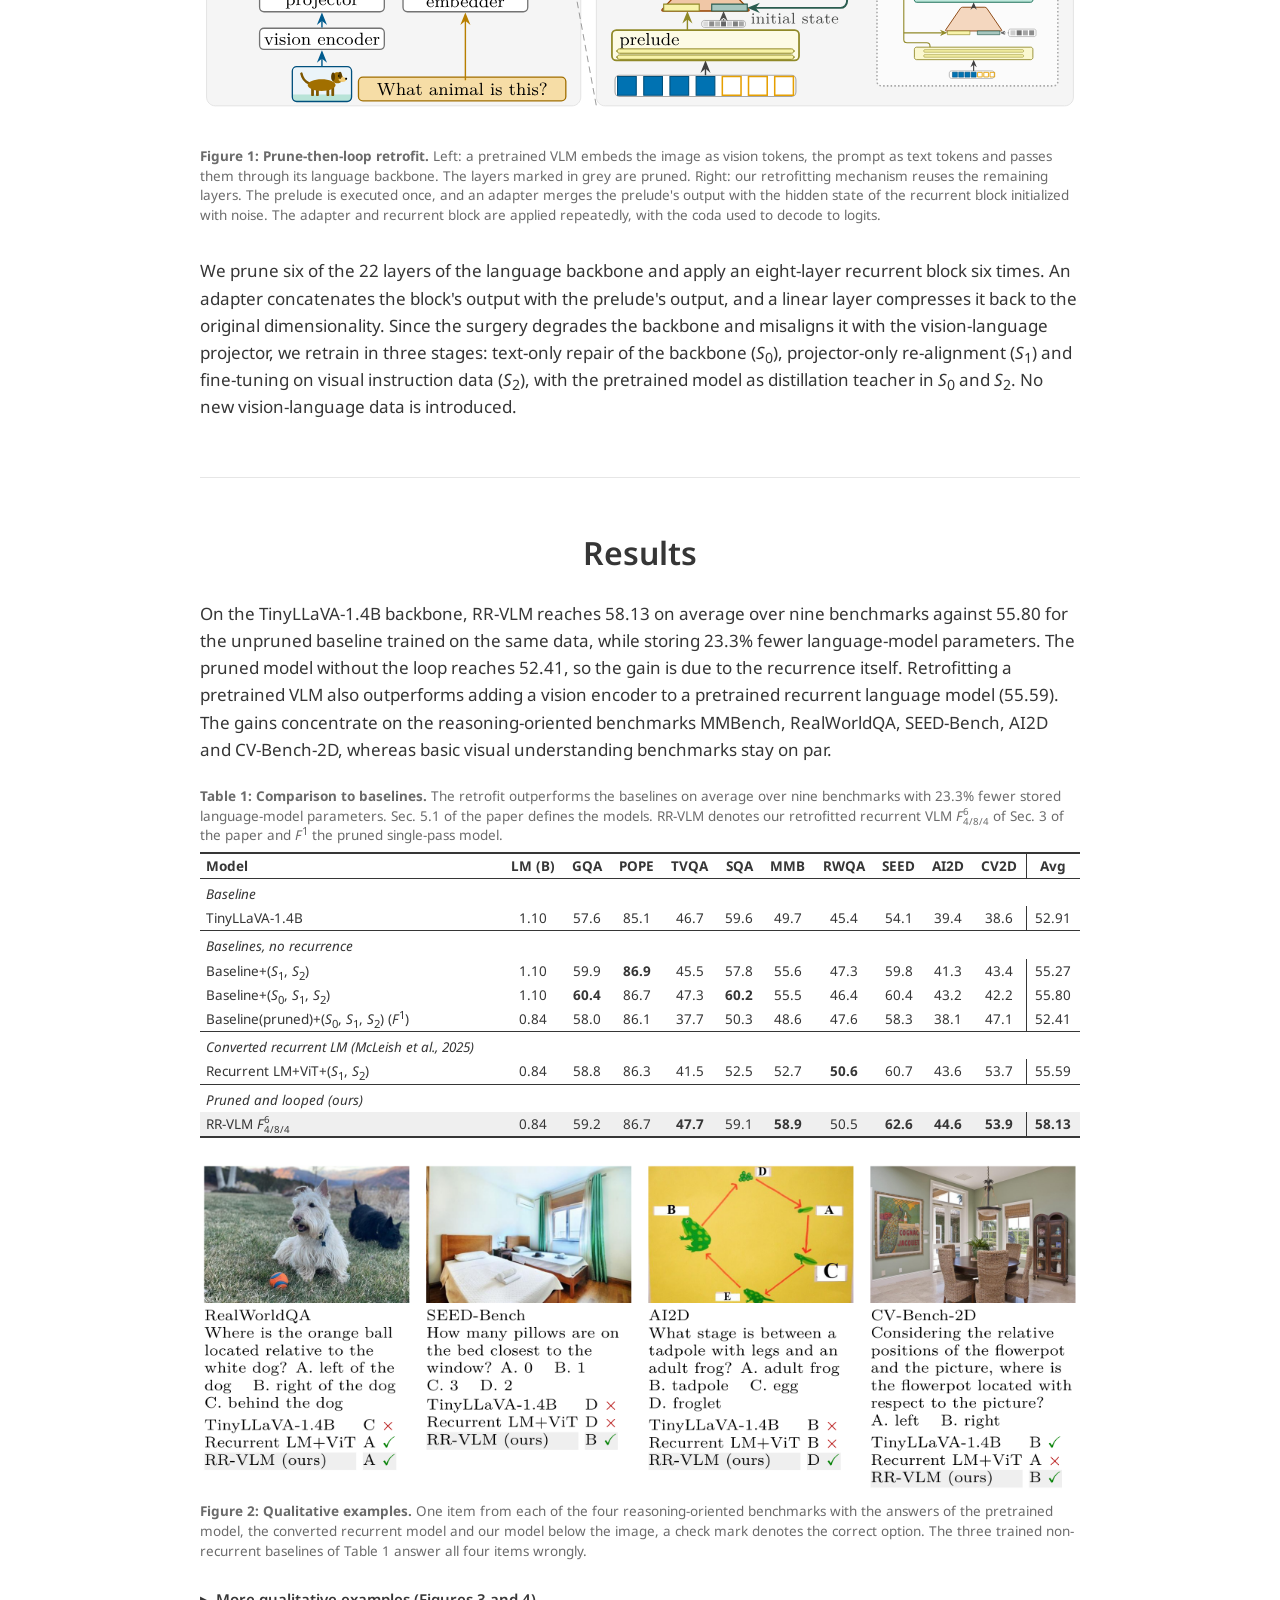
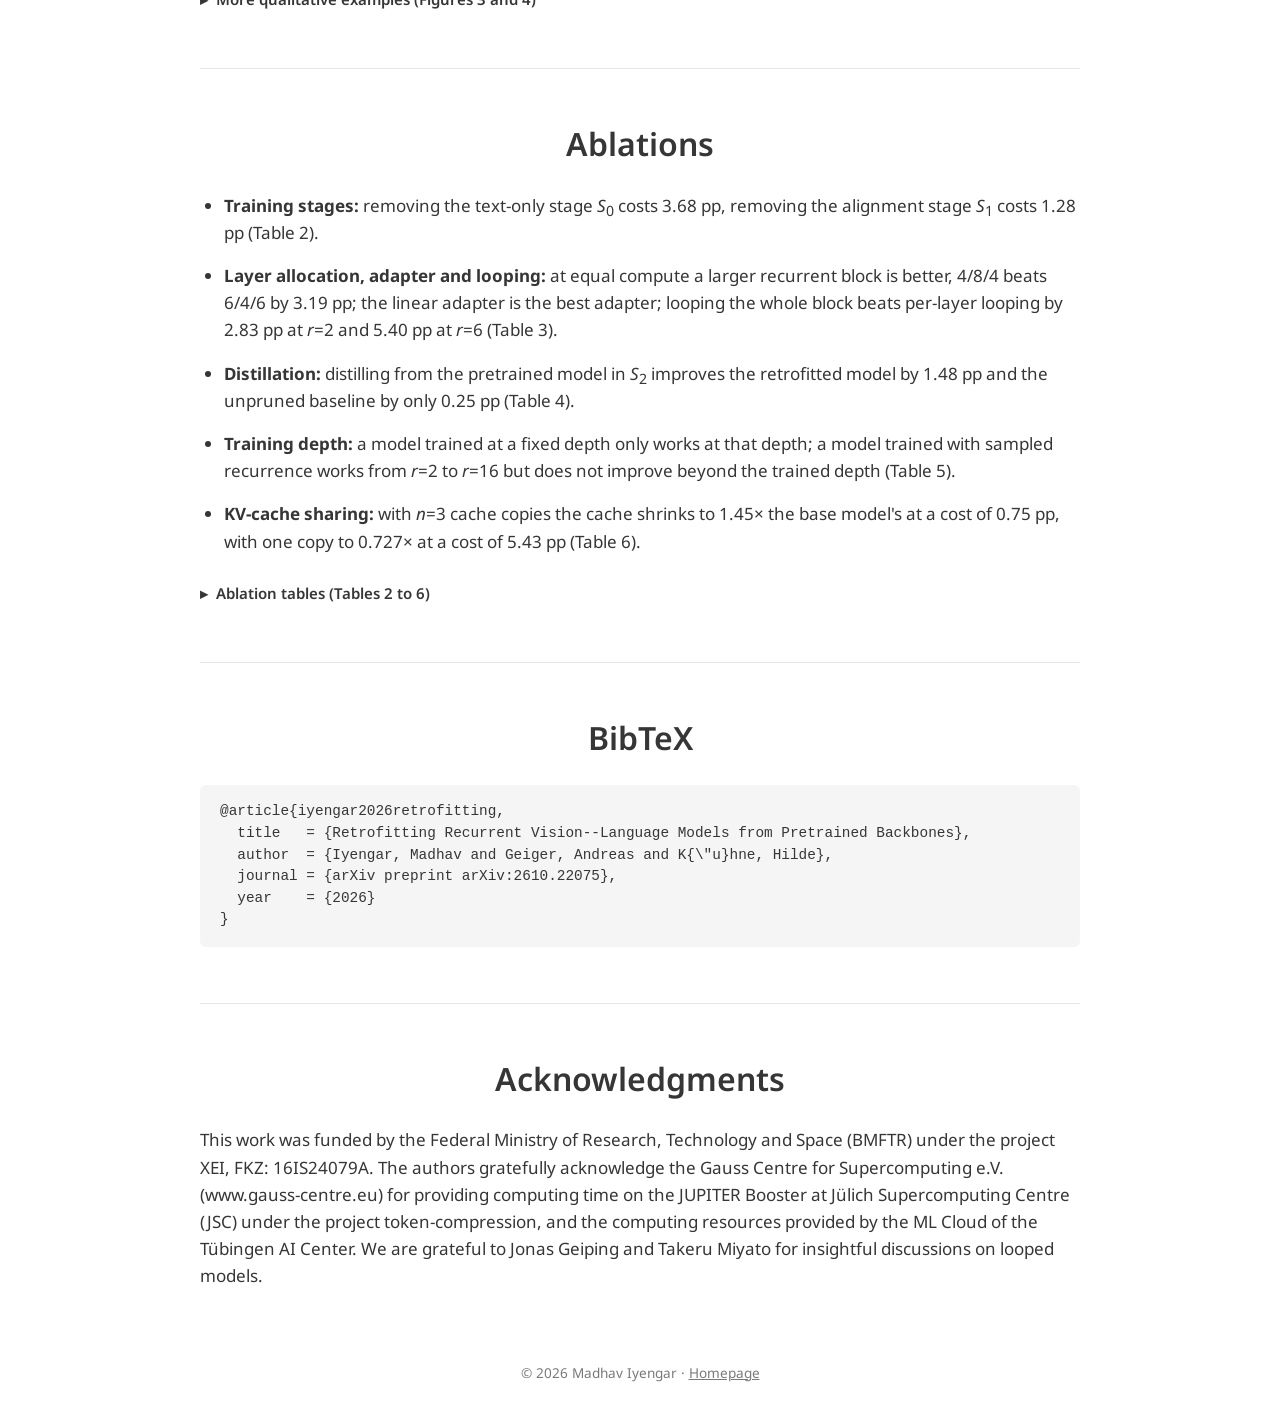
==== commit a7b72c66: "Link arXiv 2610.22075: bib, project page button, news item" ====
--- a/recurrent-vlms/index.html
+++ b/recurrent-vlms/index.html
@@ -36,7 +36,7 @@
       <p class="paper-affil"><sup>1</sup> University of Tübingen, Tübingen AI Center &middot; <sup>2</sup> KE:SAI</p>
       <ul class="buttons" aria-label="Links">
         <li><a class="btn" href="iyengar2026retrofitting.pdf"><svg viewBox="0 0 24 24" aria-hidden="true"><path d="M6 2h8l5 5v13a2 2 0 0 1-2 2H6a2 2 0 0 1-2-2V4a2 2 0 0 1 2-2zm7 1.5V8h4.5L13 3.5zM8 12v1.6h8V12H8zm0 3.4V17h8v-1.6H8z"/></svg>Paper</a></li>
-        <li><span class="btn btn-off" role="link" aria-disabled="true"><svg viewBox="0 0 24 24" aria-hidden="true"><path d="M12 3 1 9l11 6 9-4.9V17h2V9L12 3zM5 13.2v3.6c0 1.7 3.1 3.2 7 3.2s7-1.5 7-3.2v-3.6l-7 3.8-7-3.8z"/></svg>arXiv <small>(coming soon)</small></span></li>
+        <li><a class="btn" href="https://arxiv.org/abs/2610.22075"><svg viewBox="0 0 24 24" aria-hidden="true"><path d="M12 3 1 9l11 6 9-4.9V17h2V9L12 3zM5 13.2v3.6c0 1.7 3.1 3.2 7 3.2s7-1.5 7-3.2v-3.6l-7 3.8-7-3.8z"/></svg>arXiv</a></li>
         <li><span class="btn btn-off" role="link" aria-disabled="true"><svg viewBox="0 0 16 16" aria-hidden="true"><path d="M8 0C3.58 0 0 3.58 0 8c0 3.54 2.29 6.53 5.47 7.59.4.07.55-.17.55-.38 0-.19-.01-.82-.01-1.49-2.01.37-2.53-.49-2.69-.94-.09-.23-.48-.94-.82-1.13-.28-.15-.68-.52-.01-.53.63-.01 1.08.58 1.23.82.72 1.21 1.87.87 2.33.66.07-.52.28-.87.51-1.07-1.78-.2-3.64-.89-3.64-3.95 0-.87.31-1.59.82-2.15-.08-.2-.36-1.02.08-2.12 0 0 .67-.21 2.2.82.64-.18 1.32-.27 2-.27.68 0 1.36.09 2 .27 1.53-1.04 2.2-.82 2.2-.82.44 1.1.16 1.92.08 2.12.51.56.82 1.27.82 2.15 0 3.07-1.87 3.75-3.65 3.95.29.25.54.73.54 1.48 0 1.07-.01 1.93-.01 2.2 0 .21.15.46.55.38A8.01 8.01 0 0 0 16 8c0-4.42-3.58-8-8-8z"/></svg>Code <small>(coming soon)</small></span></li>
         <li><a class="btn" href="#bibtex-sec"><svg viewBox="0 0 24 24" aria-hidden="true"><path d="M4 17.5V11c0-4 2.5-6.3 6-6.5v2.3C8.2 7 7 8.2 7 10h3.5v7.5H4zm10 0V11c0-4 2.5-6.3 6-6.5v2.3C18.2 7 17 8.2 17 10h3.5v7.5H14z"/></svg>BibTeX</a></li>
       </ul>
@@ -224,7 +224,7 @@
 <pre class="bib-pre">@article{iyengar2026retrofitting,
   title   = {Retrofitting Recurrent Vision--Language Models from Pretrained Backbones},
   author  = {Iyengar, Madhav and Geiger, Andreas and K{\"u}hne, Hilde},
-  journal = {arXiv preprint},
+  journal = {arXiv preprint arXiv:2610.22075},
   year    = {2026}
 }</pre>
     </section>
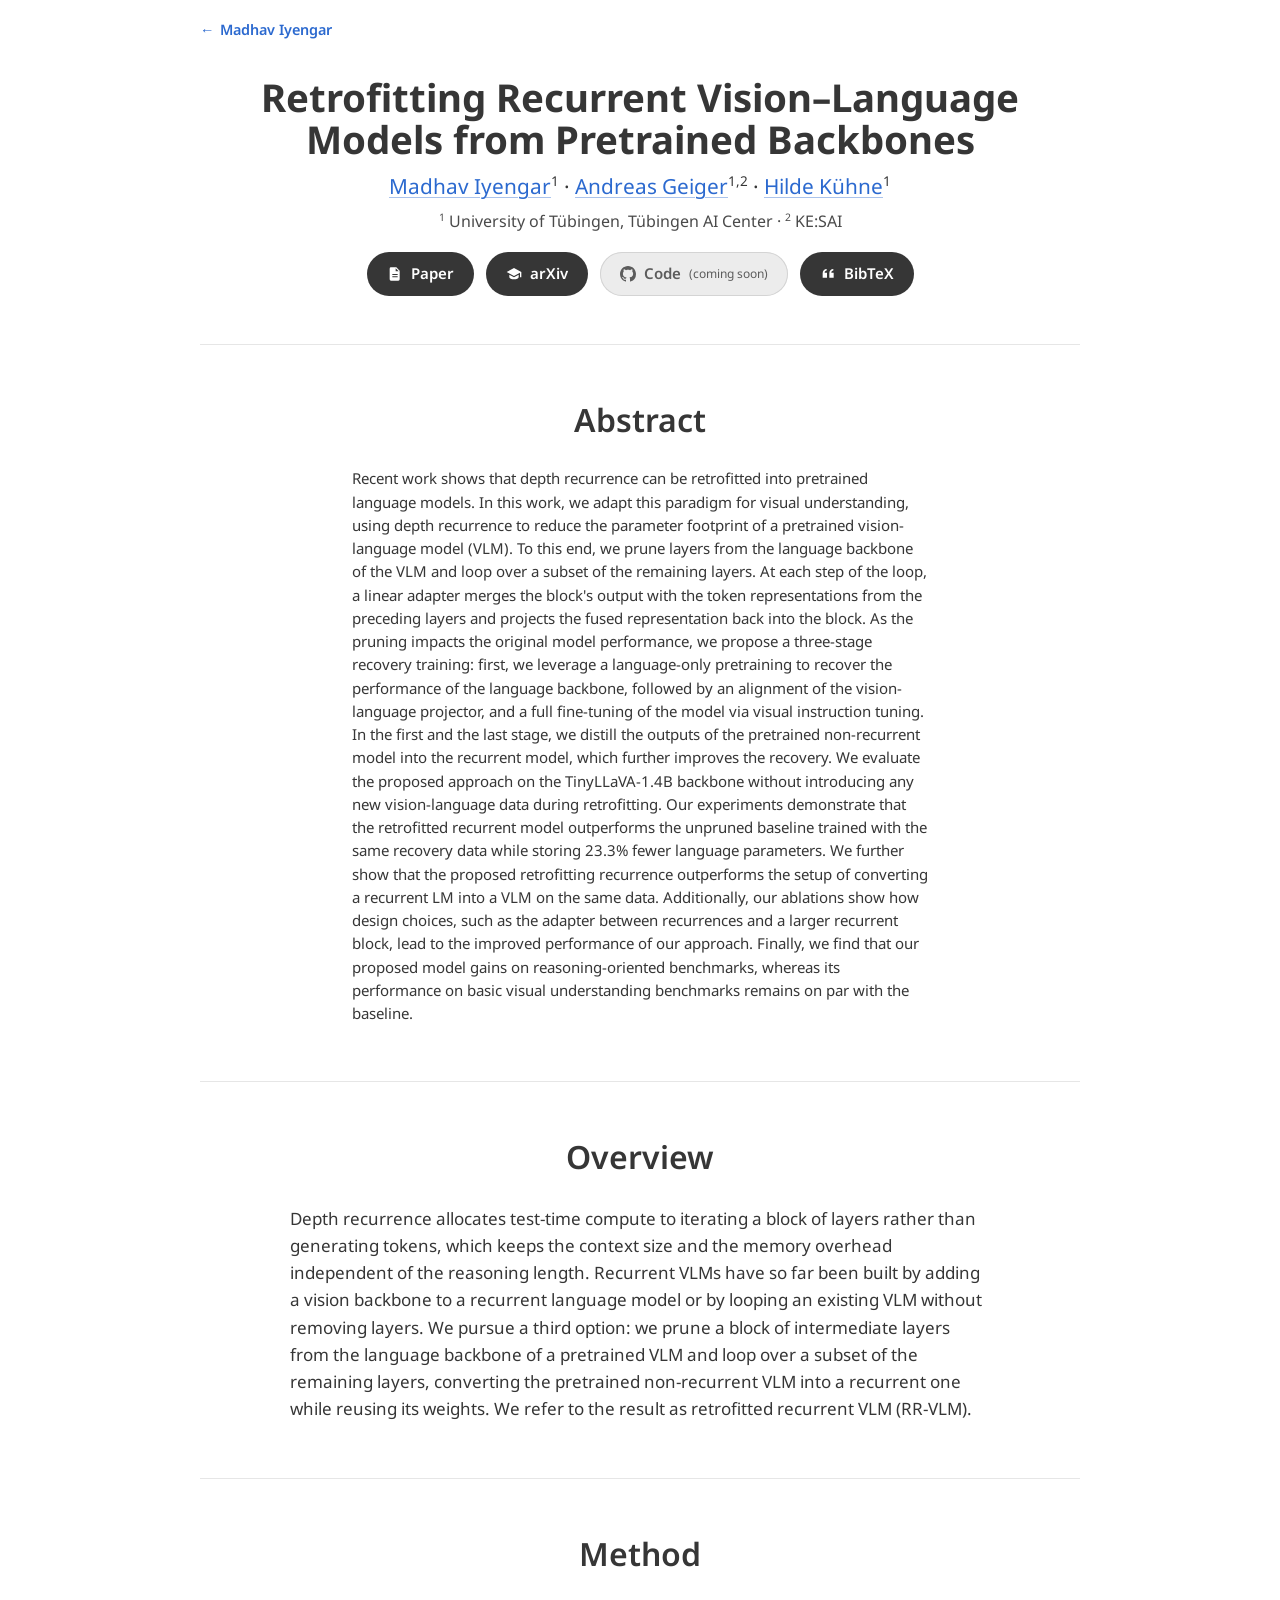
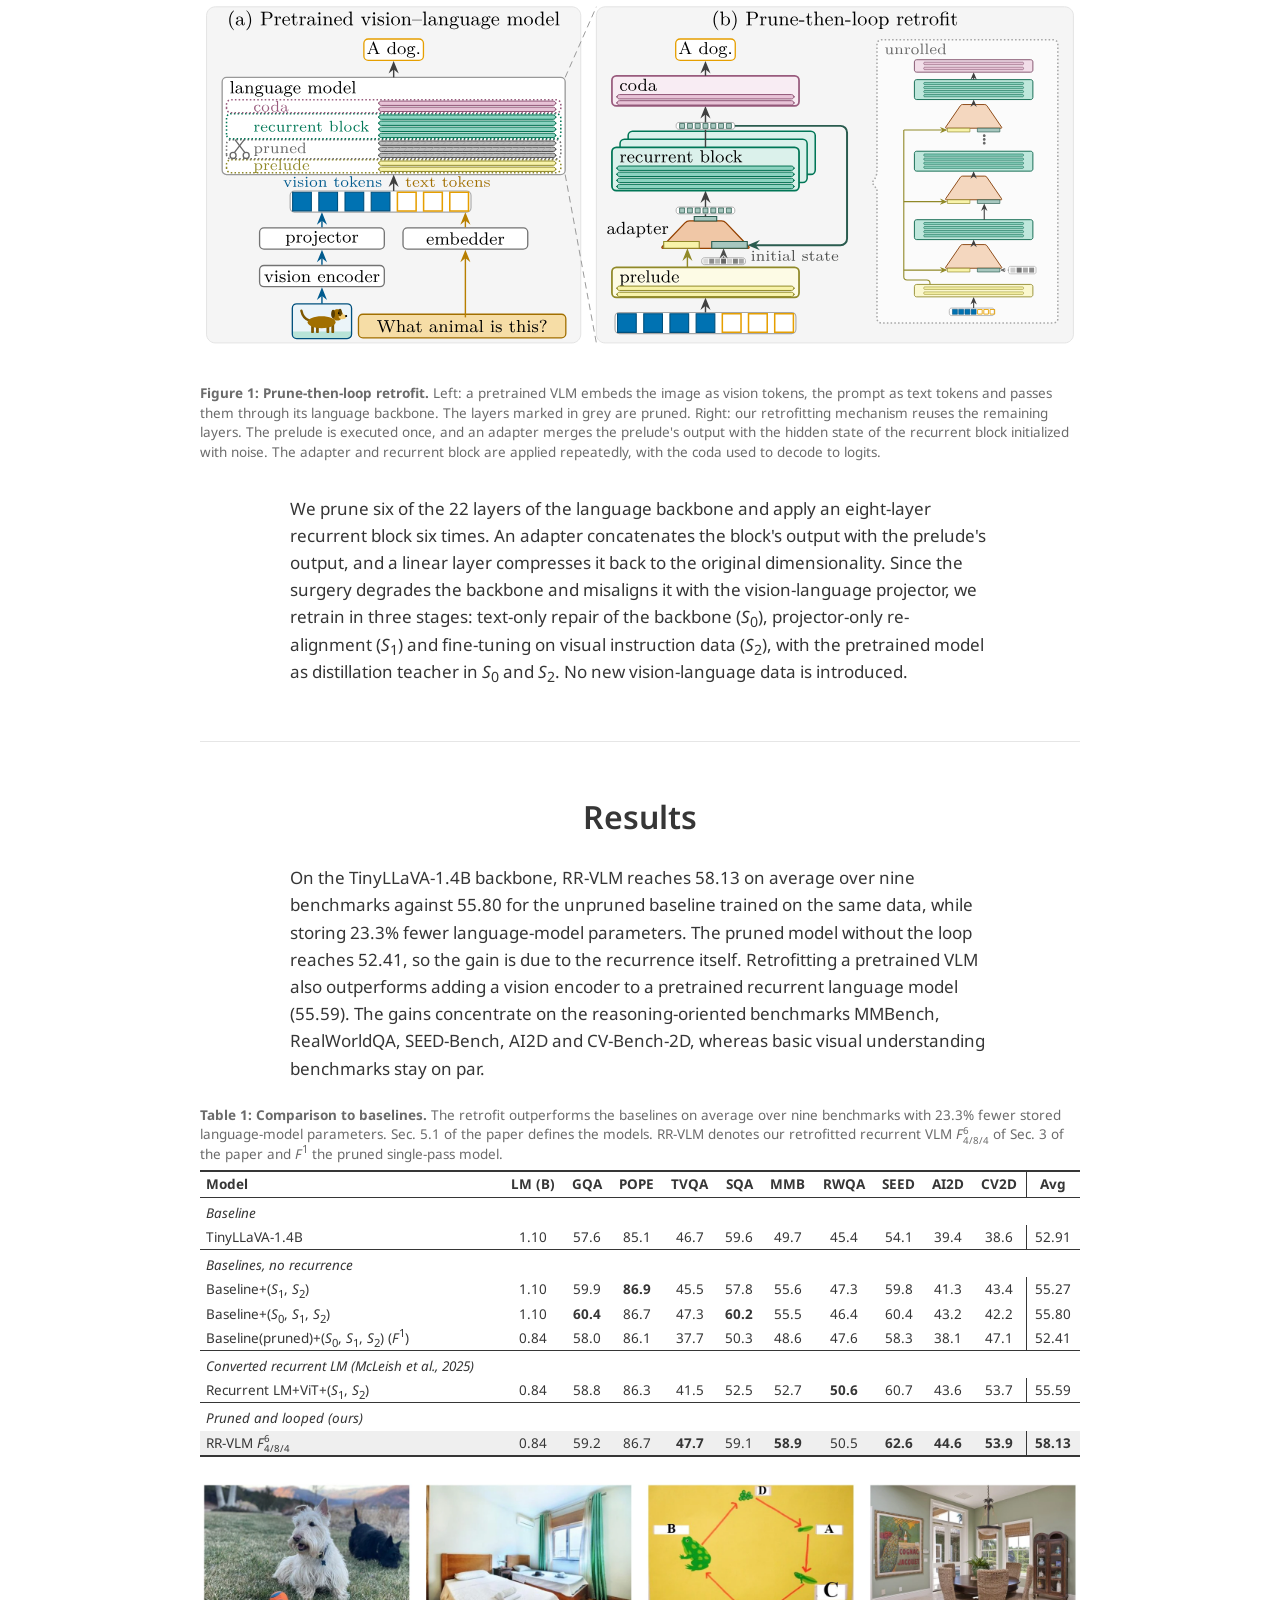
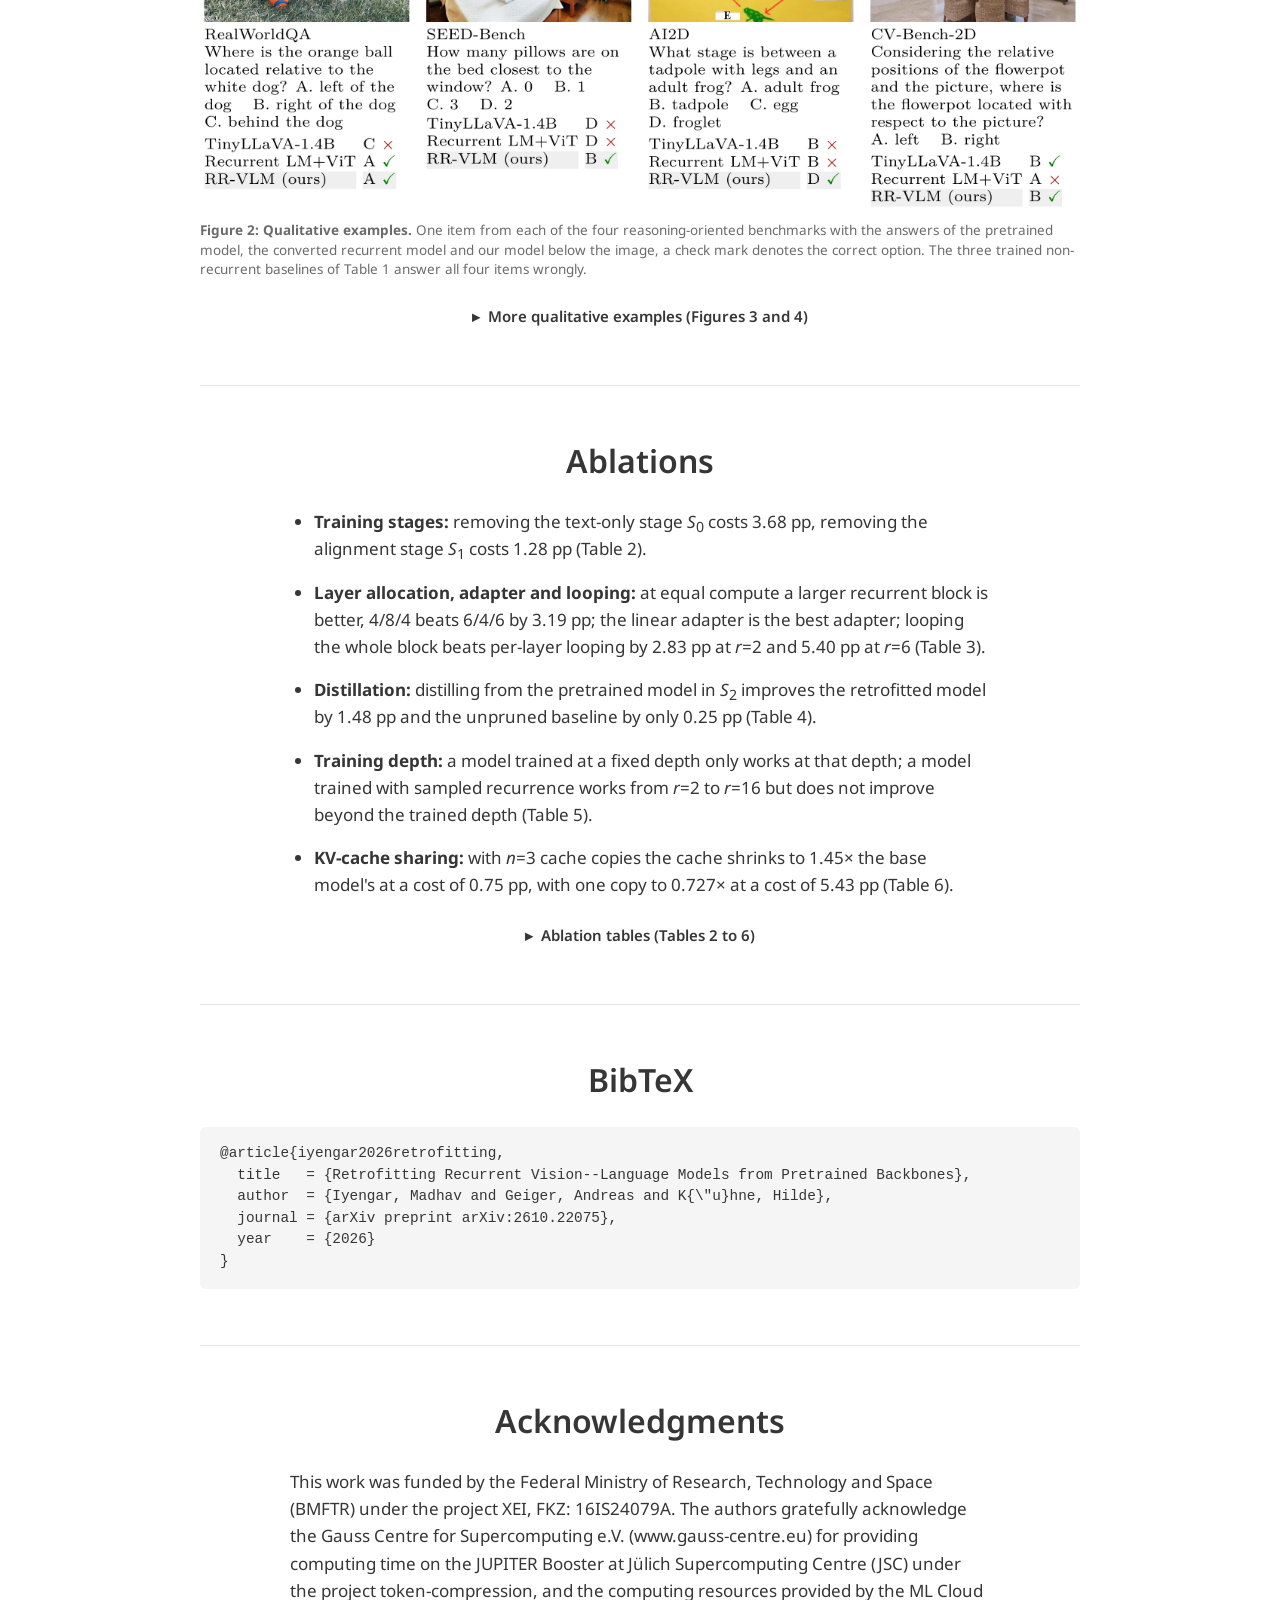
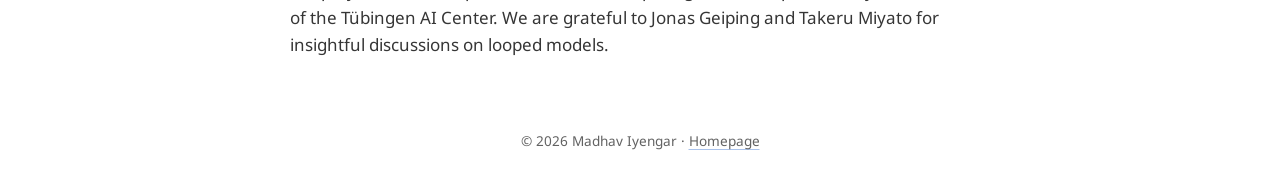
==== commit 9ceaeb93: "Kühne spelling, subtle 'Skip intro' hint, project page polish - Bio: Prof. Dr. Hilde Kühne (consiste" ====
--- a/recurrent-vlms/index.html
+++ b/recurrent-vlms/index.html
@@ -26,13 +26,14 @@
   <link rel="preconnect" href="https://fonts.googleapis.com">
   <link rel="preconnect" href="https://fonts.gstatic.com" crossorigin>
   <link href="https://fonts.googleapis.com/css2?family=Noto+Sans:ital,wght@0,400;0,600;0,700;1,400&display=swap" rel="stylesheet">
-  <link rel="stylesheet" href="style.css">
+  <link rel="stylesheet" href="style.css?v=2026-10-16b">
 </head>
 <body>
+  <nav class="topbar" aria-label="Site"><a href="/" aria-label="Madhav Iyengar, homepage"><span aria-hidden="true">&larr;</span> Madhav Iyengar</a></nav>
   <main id="top">
     <header class="paper-head">
       <h1>Retrofitting Recurrent Vision&ndash;Language Models from Pretrained Backbones</h1>
-      <p class="paper-authors"><a href="https://madhavesdios.github.io/">Madhav Iyengar</a><sup>1</sup> &middot; <a href="https://www.cvlibs.net/">Andreas Geiger</a><sup>1,2</sup> &middot; <a href="https://hildekuehne.github.io/">Hilde Kühne</a><sup>1</sup></p>
+      <p class="paper-authors"><span class="au"><a href="https://madhavesdios.github.io/">Madhav Iyengar</a><sup>1</sup></span> &middot; <span class="au"><a href="https://www.cvlibs.net/">Andreas Geiger</a><sup>1,2</sup></span> &middot; <span class="au"><a href="https://hildekuehne.github.io/">Hilde Kühne</a><sup>1</sup></span></p>
       <p class="paper-affil"><sup>1</sup> University of Tübingen, Tübingen AI Center &middot; <sup>2</sup> KE:SAI</p>
       <ul class="buttons" aria-label="Links">
         <li><a class="btn" href="iyengar2026retrofitting.pdf"><svg viewBox="0 0 24 24" aria-hidden="true"><path d="M6 2h8l5 5v13a2 2 0 0 1-2 2H6a2 2 0 0 1-2-2V4a2 2 0 0 1 2-2zm7 1.5V8h4.5L13 3.5zM8 12v1.6h8V12H8zm0 3.4V17h8v-1.6H8z"/></svg>Paper</a></li>
@@ -94,19 +95,19 @@
 
 
       <figure class="fig2">
-        <div class="fig-scroll"><a href="fig2_qualitative.png"><img src="fig2_qualitative.png" alt="Qualitative examples: one item from each of the four reasoning-oriented benchmarks with the answers of the pretrained model, the converted recurrent model and our model." width="2334" height="876" loading="lazy"></a></div>
+        <div class="fig-scroll"><a href="fig2_qualitative.webp"><img src="fig2_qualitative.webp" alt="Qualitative examples: one item from each of the four reasoning-oriented benchmarks with the answers of the pretrained model, the converted recurrent model and our model." width="2334" height="876" loading="lazy"></a></div>
         <figcaption><b>Figure 2:</b> <b>Qualitative examples.</b> One item from each of the four reasoning-oriented benchmarks with the answers of the pretrained model, the converted recurrent model and our model below the image, a check mark denotes the correct option. The three trained non-recurrent baselines of Table 1 answer all four items wrongly.</figcaption>
       </figure>
 
 
       <details class="more"><summary>More qualitative examples (Figures 3 and 4)</summary>
       <figure class="fig3">
-        <div class="fig-scroll"><a href="fig3_qualitative_rwqa_seed.png"><img src="fig3_qualitative_rwqa_seed.png" alt="Qualitative examples: two items from RealWorldQA and two from SEED-Bench with the answer of every model in Table 1." width="2059" height="1356" loading="lazy"></a></div>
+        <div class="fig-scroll"><a href="fig3_qualitative_rwqa_seed.webp"><img src="fig3_qualitative_rwqa_seed.webp" alt="Qualitative examples: two items from RealWorldQA and two from SEED-Bench with the answer of every model in Table 1." width="2059" height="1356" loading="lazy"></a></div>
         <figcaption><b>Figure 3:</b> <b>Qualitative examples (RealWorldQA, SEED-Bench).</b> Two items per benchmark with the answer of every model in Table 1. A check mark denotes the correct option.</figcaption>
       </figure>
 
       <figure class="fig4">
-        <div class="fig-scroll"><a href="fig4_qualitative_ai2d_cv2d.png"><img src="fig4_qualitative_ai2d_cv2d.png" alt="Qualitative examples: two items from AI2D and two from CV-Bench-2D with the answer of every model in Table 1." width="2059" height="1356" loading="lazy"></a></div>
+        <div class="fig-scroll"><a href="fig4_qualitative_ai2d_cv2d.webp"><img src="fig4_qualitative_ai2d_cv2d.webp" alt="Qualitative examples: two items from AI2D and two from CV-Bench-2D with the answer of every model in Table 1." width="2059" height="1356" loading="lazy"></a></div>
         <figcaption><b>Figure 4:</b> <b>Qualitative examples (AI2D, CV-Bench-2D).</b> Two items per benchmark with the answer of every model in Table 1. A check mark denotes the correct option.</figcaption>
       </figure>
       </details>
--- a/recurrent-vlms/style.css
+++ b/recurrent-vlms/style.css
@@ -3,25 +3,32 @@
 *, *::before, *::after { box-sizing: border-box; }
 html { -webkit-text-size-adjust: 100%; }
 body { margin: 0; background: #ffffff; color: #363636; font-family: "Noto Sans", -apple-system, "Segoe UI", Roboto, Helvetica, Arial, sans-serif; font-size: 17px; line-height: 1.6; font-weight: 400; hyphens: manual; }
-a { color: #3273dc; text-decoration: none; }
-a:hover { text-decoration: underline; }
+a { color: #2b69cf; text-decoration: underline; text-decoration-color: rgba(43, 105, 207, .4); text-decoration-thickness: 1px; text-underline-offset: 3px; } /* 5.2:1 on white; underline so links are not colour-only */
+a:hover { text-decoration-color: currentColor; }
+a:focus-visible, summary:focus-visible, .table-scroll:focus-visible { outline: 2px solid #2b69cf; outline-offset: 3px; border-radius: 3px; } /* one focus ring for every control */
 strong { font-weight: 700; }
-main, .site-footer { width: min(880px, 100% - 32px); margin: 0 auto; padding: 0; }
+main, .site-footer, .topbar { width: min(880px, 100% - 32px); margin: 0 auto; padding: 0; }
+
+/* way back to the homepage */
+.topbar { padding-top: 8px; }
+.topbar a { display: inline-flex; align-items: center; gap: 6px; min-height: 44px; font-size: .9rem; font-weight: 600; text-decoration: none; }
+.topbar a:hover { text-decoration: underline; }
 
 /* hero */
-.paper-head { text-align: center; padding: 56px 0 0; }
+.paper-head { text-align: center; padding: 24px 0 0; }
 .paper-head h1 { margin: 0 0 12px; font-size: 2.4rem; font-weight: 700; line-height: 1.1; color: #363636; text-wrap: balance; }
 .paper-authors { margin: 0 0 8px; font-size: 1.3rem; line-height: 1.4; }
+.au { white-space: nowrap; } /* a name (with its footnote mark) never breaks across lines */
 .paper-authors sup, .paper-affil sup { font-size: .65em; line-height: 0; }
 .paper-affil { margin: 0 0 20px; font-size: 1rem; line-height: 1.4; color: #4a4a4a; }
 
 .buttons { display: flex; flex-wrap: wrap; justify-content: center; gap: 12px; margin: 0; padding: 0; list-style: none; }
-.btn { display: inline-flex; align-items: center; justify-content: center; gap: 8px; height: 40px; padding: 0 20px; border-radius: 9999px; background: #363636; color: #ffffff; font-size: 15px; font-weight: 600; line-height: 1; text-decoration: none; border: 0; white-space: nowrap; }
+.btn { display: inline-flex; align-items: center; justify-content: center; gap: 8px; height: 44px; padding: 0 20px; border-radius: 9999px; background: #363636; color: #ffffff; font-size: 15px; font-weight: 600; line-height: 1; text-decoration: none; border: 0; white-space: nowrap; }
 a.btn:hover { background: #1f1f1f; text-decoration: none; }
-a.btn:focus-visible { outline: 3px solid #3273dc; outline-offset: 2px; }
+.btn:focus-visible { border-radius: 9999px; }
 .btn svg { width: 16px; height: 16px; flex: none; fill: currentColor; }
 .btn small { font-size: 12px; font-weight: 400; margin: 0; }
-.btn-off { background: #b5b5b5; color: #ffffff; cursor: not-allowed; }
+.btn-off { background: #ececec; color: #5c5c5c; box-shadow: inset 0 0 0 1px #d4d4d4; cursor: not-allowed; } /* looks disabled, still 5.7:1 */
 
 /* sections: 56px above the heading, 28px below it */
 section { padding: 56px 0 0; margin-top: 56px; border-top: 1px solid #e6e6e6; }
@@ -30,7 +37,10 @@
 
 /* every block sits on the same column edge */
 section p, section figure, section .tcaption, section pre { margin: 0; max-width: none; text-align: left; }
-.abstract p { font-size: 15px; line-height: 1.55; text-align: justify; hyphens: auto; }
+.abstract p { font-size: 15px; line-height: 1.55; }
+/* running prose: ~70 characters per line, centred under the centred headings; figures, tables and captions keep the full 880px grid */
+section > p:not(.tcaption), .abl-list { max-width: 70ch; margin-inline: auto; }
+section.abstract > p { max-width: 64ch; } /* 15px type: ~72 characters per line */
 
 /* vertical rhythm */
 section > p + p { margin-top: 16px; }
@@ -41,19 +51,18 @@
 figure figcaption { margin-top: 10px; }
 
 /* bulleted ablation list */
-.abl-list { margin: 0; padding: 0 0 0 1.4em; text-align: left; }
+.abl-list { margin: 0 auto; padding: 0 0 0 1.4em; text-align: left; }
 .abl-list li { margin: 0; }
 .abl-list li + li { margin-top: 16px; }
 
 /* collapsible blocks: native <details>, quiet text-button summary, no box */
 details.more { margin: 24px 0; }
 section > :is(.abl-list, figure, table, .table-scroll) + details.more { margin-top: 24px; }
-details.more > summary { display: inline-flex; align-items: center; gap: 8px; cursor: pointer; font-size: 15px; font-weight: 600; line-height: 1.4; color: #363636; list-style: none; padding: 2px 0; }
+details.more > summary { display: flex; width: fit-content; margin-inline: auto; align-items: center; gap: 8px; cursor: pointer; font-size: 15px; font-weight: 600; line-height: 1.4; color: #363636; list-style: none; padding: 2px 0; }
 details.more > summary::-webkit-details-marker { display: none; }
 details.more > summary::before { content: "\25B8"; display: inline-block; font-size: 1em; transition: transform .15s; }
 details.more[open] > summary::before { transform: rotate(90deg); }
 details.more > summary:hover { color: #000; }
-details.more > summary:focus-visible { outline: 2px solid #3273dc; outline-offset: 3px; border-radius: 2px; }
 details.more[open] > summary { margin-bottom: 24px; }
 details.more > :last-child { margin-bottom: 0; }
 
@@ -67,7 +76,6 @@
 #t5-cap { max-width: 640px; }
 
 .table-scroll { overflow-x: auto; max-width: 100%; margin: 0; -webkit-overflow-scrolling: touch; }
-.table-scroll:focus-visible { outline: 2px solid #3273dc; outline-offset: 2px; }
 
 /* ICLR / booktabs tables */
 table.iclr { border-collapse: collapse; font-size: 14px; line-height: 1.35; color: #363636; background: #fff; border-top: 2px solid #363636; border-bottom: 2px solid #363636; font-variant-numeric: tabular-nums; }
@@ -102,23 +110,22 @@
 
 .bib-pre { width: 100%; padding: 16px 20px; background: #f5f5f5; border-radius: 6px; font-family: ui-monospace, "SFMono-Regular", Menlo, Consolas, "Liberation Mono", monospace; font-size: .9rem; line-height: 1.5; overflow-x: auto; user-select: all; color: #363636; }
 
-.site-footer { margin-top: 56px; padding: 16px 0 40px; text-align: center; font-size: .85rem; color: #7a7a7a; }
+.site-footer { margin-top: 56px; padding: 16px 0 40px; text-align: center; font-size: .85rem; color: #626262; }
 .site-footer p { margin: 0; }
-.site-footer a { color: #7a7a7a; text-decoration: underline; }
+.site-footer a { color: #626262; }
 
-@media print { .btn-off { display: none; } }
+@media print { .btn-off, .topbar { display: none; } }
 @media (max-width: 700px) {
   .subtables { grid-template-columns: minmax(0, 1fr); }
   #t4-cap { max-width: 100%; }
   table.iclr.t4 { width: 100%; }
 }
 @media (max-width: 600px) {
-  .paper-head { padding-top: 32px; }
+  .paper-head { padding-top: 12px; }
   .paper-head h1 { font-size: 1.7rem; }
   .paper-authors { font-size: 1.1rem; }
   .paper-affil { font-size: .9rem; }
   section h2 { font-size: 1.6rem; }
-  .abstract p { text-align: left; hyphens: manual; }
   .fig-scroll img { min-width: 720px; }
   .table-scroll table.iclr.t1, .table-scroll table.iclr.t2, .table-scroll table.iclr.t5, .table-scroll table.iclr.t6 { min-width: 0; width: auto; }
   .table-scroll table.iclr thead tr > :first-child, .table-scroll table.iclr tbody th[scope="row"] { position: sticky; left: 0; z-index: 1; background: #fff; }
